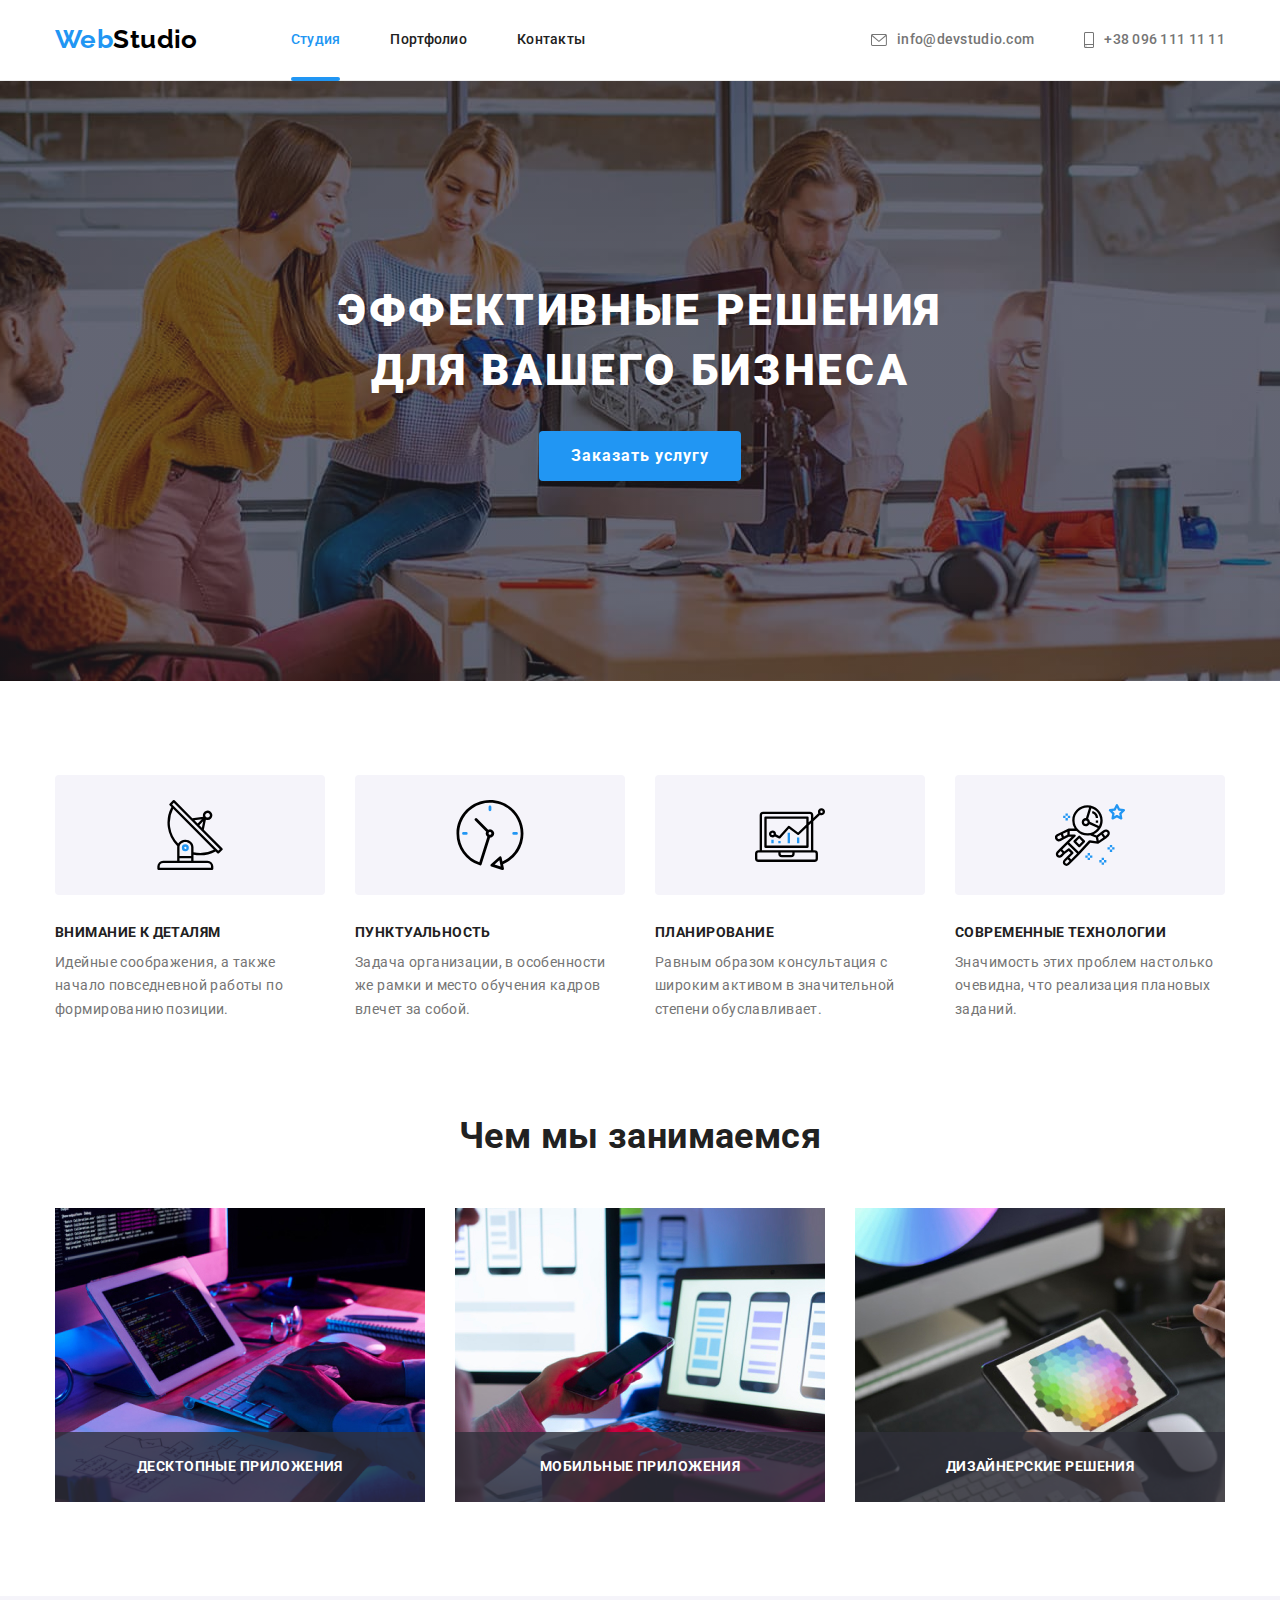
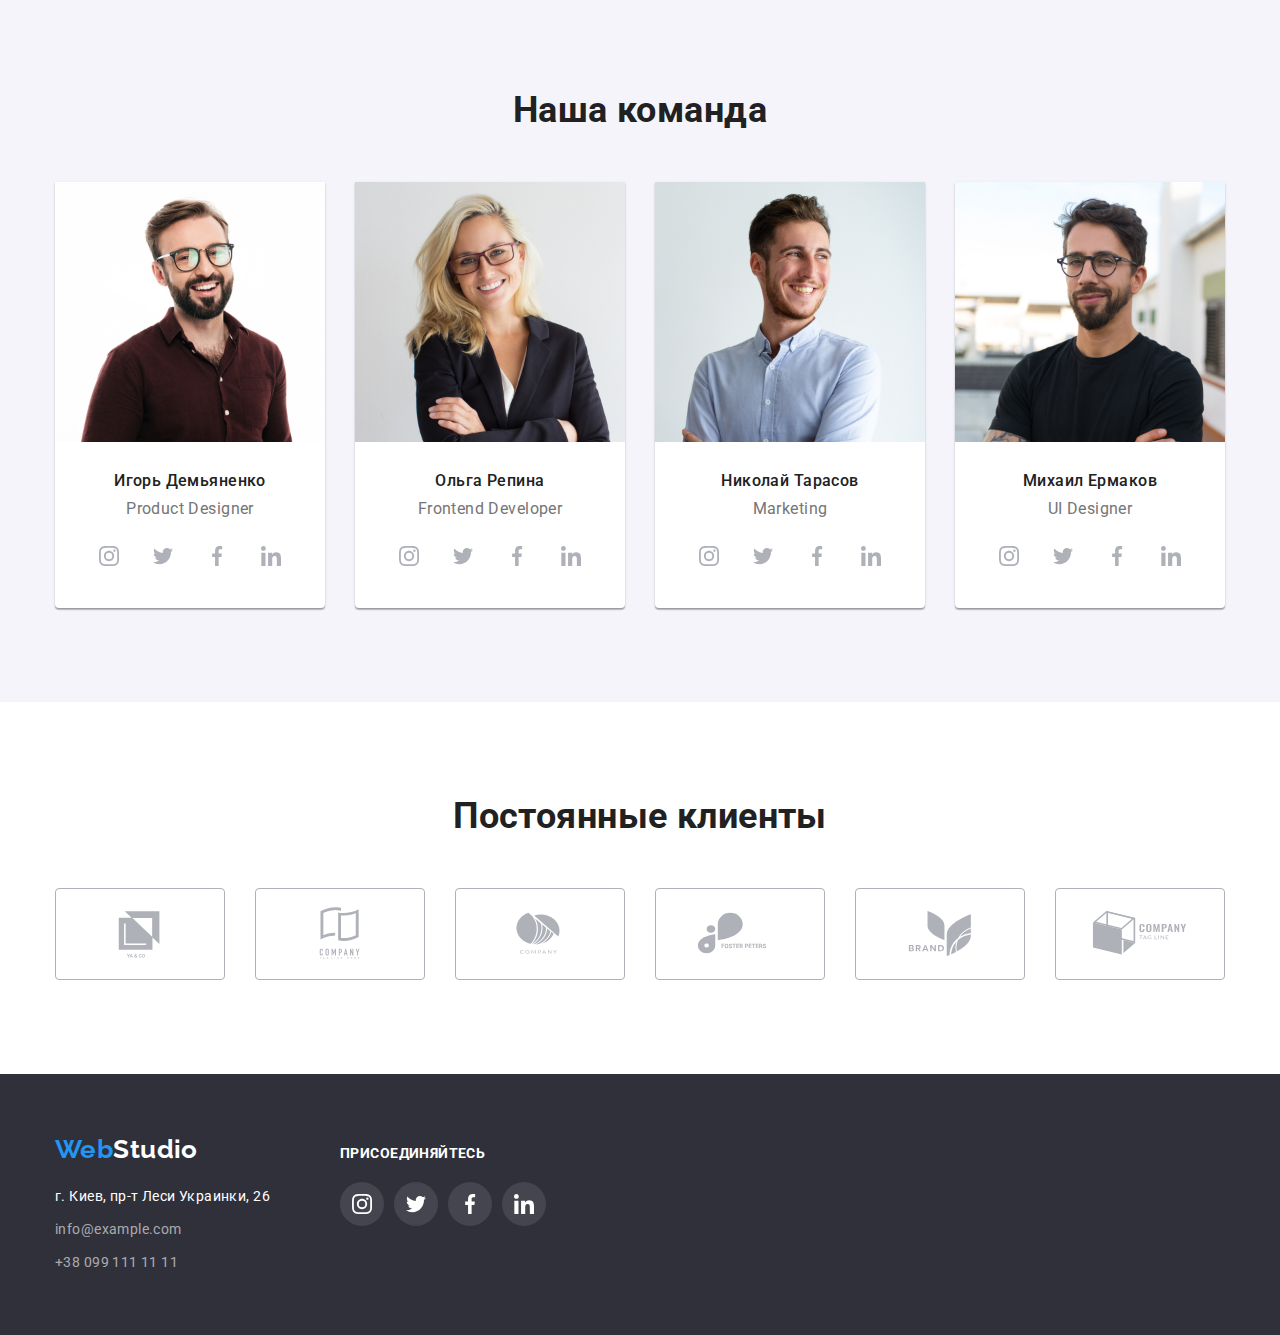
==== index.html @ ed2d62d1 "form upto comments" ====
<!DOCTYPE html>
<html lang="ru">
<head>
    <meta charset="UTF-8">
    <meta http-equiv="X-UA-Compatible" content="IE=edge">
    <meta name="viewport" content="width=device-width, initial-scale=1.0">
    <title>WebStudio</title>
    <link href="https://fonts.googleapis.com/css2?family=Raleway:wght@700&family=Roboto:wght@400;500;700;900&display=swap" rel="stylesheet">
    <link rel="stylesheet" href="https://cdnjs.cloudflare.com/ajax/libs/modern-normalize/1.1.0/modern-normalize.min.css">
    <link rel="stylesheet" href="./css/styles.css">
    <link rel="stylesheet" href="./js/modal.js">
</head>
<body>
    
    <header class="header-border">
        <div class="container header-formating">
            <nav class="header-formating">
                <a href="./index.html" class="logo">Web<span class="logohead-second-color">Studio</span></a>
                <ul class="header-nav">
                    <li class="header-nav-item"><a href="./index.html" class="nav-link nav-link-color">Студия</a></li>
                    <li class="header-nav-item"><a href="./portfolio.html" class="nav-link">Портфолио</a></li>
                    <li class="header-nav-item"><a href="" class="nav-link">Контакты</a></li>
                </ul>
            </nav>
            
            <ul class="head-contacts">
                <li class="item">
                    
                    <a href="mailto:info@devstudio.com" class="head-contacts-link"> 
                        <svg class="contact-icon" width="16px" height="12px">
                        <use href="./images/sprite.svg#iconmail"></use>
                        </svg>
                    info@devstudio.com
                    </a>
                </li>
                <li class="item">
                    <a href="tel:+380961111111" class="head-contacts-link">
                        <svg class="contact-icon" width="10px" height="16px">
                            <use href="./images/sprite.svg#iconsmartphone"></use>
                        </svg>
                        +38 096 111 11 11
                    </a>
                </li>
            </ul>
        </div>
    
    </header>
    
    
    <!-- main -->
    <main>
    <!-- Section 1 Main image with button-->
        <section class="section main-header-bg">
            
            <h1 class="main-header">Эффективные решения для вашего бизнеса</h1>
            <button data-modal-open type="button" class="button-order">Заказать услугу</button>
            
        </section>
   
    <!-- Section 2 Work's specification -->
    <section class="section">
        <div class="container">
        <!-- Header will be hiden later -->
        <h2 class="visually-hidden">Особенности</h2>
        <ul class="specification-list">
            <li class="item">
                <div class="spec-container">
                <svg class="icon-spec" width="70px" height="70px">
                    <use href="./images/sprite.svg#iconsatellite"></use>
                </svg>
                </div>
                <h3 class="specifications-header-style">Внимание к деталям</h3>
                <p class="specification-title">Идейные соображения, а также начало повседневной работы по формированию позиции.</p>
            </li>
            <li class="item item-punctuality">
                <div class="spec-container">
                    <svg class="icon-spec" width="70px" height="70px">
                        <use href="./images/sprite.svg#iconclock"></use>
                    </svg>
                </div>
                <h3 class="specifications-header-style">Пунктуальность</h3>
                <p class="specification-title">Задача организации, в особенности же рамки и место обучения кадров влечет за собой.</p>
            </li>
            <li class="item item-planing">
                <div class="spec-container">
                    <svg class="icon-spec" width="70px" height="70px">
                        <use href="./images/sprite.svg#icondiagram"></use>
                    </svg>
                </div>
                <h3 class="specifications-header-style">Планирование</h3>
                <p class="specification-title">Равным образом консультация с широким активом в значительной степени обуславливает.</p>
            </li>
            <li class="item item-technology">
                <div class="spec-container">
                    <svg class="icon-spec" width="70px" height="70px">
                        <use href="./images/sprite.svg#iconastronaut"></use>
                    </svg>
                </div>
                <h3 class="specifications-header-style">Современные технологии</h3>
                <p class="specification-title">Значимость этих проблем настолько очевидна, что реализация плановых заданий.</p>
            </li>  
        </ul>
        </div>
    </section>
    <!-- Section 3 Field of activity-->
    <section class="section no-top-padding">
        <div class="container">
        <h2 class="secondary-header">Чем мы занимаемся</h2>
        <ul class="activity-list">
            <li class="item">
                <div class="activity-image">
                <img src="./images/pc.jpg" alt="Разработка для ПК" width="370">
                <h3 class="activity-description">Десктопные приложения</h3>
                </div>
            </li>
            <li class="item">
                <div class="activity-image">
                <img src="./images/phone.jpg" alt="Разработка для смартфонов" width="370">
                <h3 class="activity-description">Мобильные приложения</h3>
                </div>
            </li>
            <li class="item">
                <div class="activity-image">
                <img src="./images/tablets.jpg" alt="Разработка для планшетов" width="370">
                <h3 class="activity-description">Дизайнерские решения</h3>
                </div>
            </li>
        </ul>
        </div>
    </section>
    <!-- Section 4 Staff-->
    <section class="section staff-section">
        <div class="container">
        <h2 class="secondary-header">Наша команда</h2>
        <ul class="staff-list">
            <li class="staff-style">
                <img src="./images/Igor.jpg" alt="Игорь Демьяненко" width="270">
                <div class="staff-container">
                <h3 class="staff-title">Игорь Демьяненко</h3>
                <p class="staff-descript">Product Designer</p>
                    <ul class="social-list">
                        <li>
                            <a href="" class="social-links">
                            <svg class="social-icon">
                                <use href="./images/sprite.svg#iconinst"></use>
                            </svg> 
                            </a>
                        </li>
                        <li>
                            <a href="" class="social-links">
                                <svg class="social-icon">
                                    <use href="./images/sprite.svg#icontwitter"></use>
                                </svg>
                            </a>
                        </li>
                        <li>
                            <a href="" class="social-links">
                                <svg class="social-icon">
                                    <use href="./images/sprite.svg#iconfacebook"></use>
                                </svg>
                            </a>
                        </li>
                        <li>
                            <a href="" class="social-links">
                                <svg class="social-icon">
                                    <use href="./images/sprite.svg#iconlinkedin"></use>
                                </svg>
                            </a>
                        </li>
                    </ul>
                </div>
            </li>
            <li class="staff-style">
                <img src="./images/Olga.jpg" alt="Ольга Репина" width="270">
                <div class="staff-container">
                <h3 class="staff-title">Ольга Репина</h3>
                <p class="staff-descript">Frontend Developer</p>
                <ul class="social-list">
                    <li>
                        <a href="" class="social-links">
                            <svg class="social-icon">
                                <use href="./images/sprite.svg#iconinst"></use>
                            </svg>
                        </a>
                    </li>
                    <li>
                        <a href="" class="social-links">
                            <svg class="social-icon">
                                <use href="./images/sprite.svg#icontwitter"></use>
                            </svg>
                        </a>
                    </li>
                    <li>
                        <a href="" class="social-links">
                            <svg class="social-icon">
                                <use href="./images/sprite.svg#iconfacebook"></use>
                            </svg>
                        </a>
                    </li>
                    <li>
                        <a href="" class="social-links">
                            <svg class="social-icon">
                                <use href="./images/sprite.svg#iconlinkedin"></use>
                            </svg>
                        </a>
                    </li>
                </ul>
                </div>
            </li>
            <li class="staff-style">
                <img src="./images/Nikolay.jpg" alt="Николай Тарасов" width="270">
                <div class="staff-container">
                <h3 class="staff-title">Николай Тарасов</h3>
                <p class="staff-descript">Marketing</p>
                <ul class="social-list">
                    <li>
                        <a href="" class="social-links">
                            <svg class="social-icon">
                                <use href="./images/sprite.svg#iconinst"></use>
                            </svg>
                        </a>
                    </li>
                    <li>
                        <a href="" class="social-links">
                            <svg class="social-icon">
                                <use href="./images/sprite.svg#icontwitter"></use>
                            </svg>
                        </a>
                    </li>
                    <li>
                        <a href="" class="social-links">
                            <svg class="social-icon">
                                <use href="./images/sprite.svg#iconfacebook"></use>
                            </svg>
                        </a>
                    </li>
                    <li>
                        <a href="" class="social-links">
                            <svg class="social-icon">
                                <use href="./images/sprite.svg#iconlinkedin"></use>
                            </svg>
                        </a>
                    </li>
                </ul>
                </div>
            </li>
            <li class="staff-style">
                <img src="./images/Mihail.jpg" alt="Михаил Ермаков" width="270">
                <div class="staff-container">
                <h3 class="staff-title">Михаил Ермаков</h3>
                <p class="staff-descript">UI Designer</p>
                <ul class="social-list">
                    <li>
                        <a href="" class="social-links">
                            <svg class="social-icon">
                                <use href="./images/sprite.svg#iconinst"></use>
                            </svg>
                        </a>
                    </li>
                    <li>
                        <a href="" class="social-links">
                            <svg class="social-icon">
                                <use href="./images/sprite.svg#icontwitter"></use>
                            </svg>
                        </a>
                    </li>
                    <li>
                        <a href="" class="social-links">
                            <svg class="social-icon">
                                <use href="./images/sprite.svg#iconfacebook"></use>
                            </svg>
                        </a>
                    </li>
                    <li>
                        <a href="" class="social-links">
                            <svg class="social-icon">
                                <use href="./images/sprite.svg#iconlinkedin"></use>
                            </svg>
                        </a>
                    </li>
                </ul>
                </div>
            </li>
            
        </ul>
        </div>
    </section>
    <!-- Section 5 Clients -->
    <section class="section">
        <div class="container">
            <h2 class="secondary-header">Постоянные клиенты</h2>
            <ul class="clients-list">
                <li>
                    <a href="" class="clients-links">
                    <svg class="clients-icon">
                        <use href="./images/sprite.svg#iconlogo"></use>
                    </svg>
                    </a>
                </li>
                <li>
                    <a href="" class="clients-links">
                        <svg class="clients-icon" >
                            <use href="./images/sprite.svg#icontagline1"></use>
                        </svg>
                    </a>
                </li>
                <li>
                    <a href="" class="clients-links">
                        <svg class="clients-icon">
                            <use href="./images/sprite.svg#iconcompany"></use>
                        </svg>
                    </a>
                </li>
                <li>
                    <a href="" class="clients-links">
                        <svg class="clients-icon">
                            <use href="./images/sprite.svg#iconfoster"></use>
                        </svg>
                    </a>
                </li>
                <li>
                    <a href="" class="clients-links">
                        <svg class="clients-icon">
                            <use href="./images/sprite.svg#iconbrand"></use>
                        </svg>
                    </a>
                </li>
                <li>
                    <a href="" class="clients-links">
                        <svg class="clients-icon">
                            <use href="./images/sprite.svg#icontagline2"></use>
                        </svg>
                    </a>
                </li>
            </ul>
        </div>
       
    </section>
    </main>
    <!-- Footer -->
    <footer class="section footer-padding footer-style">
        
         <div class="container footer-formating">
            <address class="footer-text-normal">
            <a href="./index.html" class="logo logo-footer">Web<span class="logofooter-second-color">Studio</span></a>
            <p class="adress">г. Киев, пр-т Леси Украинки, 26</p>
            <a href="mailto:info@example.com" class="footer-contacts-link">info@example.com</a>
            <a href="tel:+380991111111" class="footer-contacts-link">+38 099 111 11 11</a>
            </address>
            
            <div class="footer-soc-container">
                <p class="text-connect">присоединяйтесь</p>
                <ul class="footer-soc-list">
                <li>
                    <a href="" class="social-links-footer">
                        <svg class="social-icon-footer">
                            <use href="./images/sprite.svg#iconinst"></use>
                        </svg>
                    </a>
                </li>
                <li>
                    <a href="" class="social-links-footer">
                        <svg class="social-icon-footer">
                            <use href="./images/sprite.svg#icontwitter"></use>
                        </svg>
                    </a>
                </li>
                <li>
                    <a href="" class="social-links-footer">
                        <svg class="social-icon-footer">
                            <use href="./images/sprite.svg#iconfacebook"></use>
                        </svg>
                    </a>
                </li>
                <li>
                    <a href="" class="social-links-footer">
                        <svg class="social-icon-footer">
                            <use href="./images/sprite.svg#iconlinkedin"></use>
                        </svg>
                    </a>
                </li>
                </ul>
            </div>
            <!-- Modal window -->
            <div class="backdrop is-hidden" data-modal>
                <div class="modal modal-container">
                <button data-modal-close type="button" class="modal-close">
                <svg class="icon-close">
                    <use href="./images/sprite.svg#iconclose"></use>
                </svg>
                </button> 
                <form class="modal-form">
                    <p class="modal-description">Оставьте свои данные, мы вам перезвоним</p>
                    <label class="form-area">
                        <input type="text" name="name" class="form-input">
                        <svg class="form-icon">
                            <use href="./images/sprite.svg#iconname"></use>
                        </svg>
                        <span class="form-title">Имя</span>
                    </label>
                    <label class="form-area">
                        <input type="tel" name="phone" class="form-input">
                        <svg class="form-icon">
                            <use href="./images/sprite.svg#iconphone"></use>
                        </svg>
                        <span class="form-title">Телефон</span>
                    </label>
                    <label class="form-area">
                        <input type="tel" name="email" class="form-input">
                        <svg class="form-icon">
                            <use href="./images/sprite.svg#iconmodalmail"></use>
                        </svg>
                        <span class="form-title">Почта</span>
                    </label>
                    <label class="form-area"> <span class="form-title">Комментарии</span> 
                    <textarea name="comment" placeholder="Введите текст"></textarea>
                    </label>
                </form>
                
                </div>
            </div>
        </div>
    </footer>
<script src="./js/modal.js"></script>
</body>
</html>
---- css/styles.css ----
:root {
    --primary-text-color: #FFFFFF;
    --selected-color: #2196F3;
    --main-black-color: #212121;
    --links-gray: #757575;
}

body {
    font-family: 'Roboto', sans-serif;
    font-weight: 700;
    font-size: 14px;
    line-height: 1.14;
    letter-spacing: 0.03em;
    color: var(--links-gray);
}
.section {
    padding-top: 94px;
    padding-bottom: 94px;
}

.container {
    margin-left: auto;
    margin-right: auto;
    padding-left: 15px;
    padding-right: 15px;
    width: 1200px;
    /* outline: 1px solid red; */
}

.visually-hidden {
    position: absolute;
    width: 1px;
    height: 1px;
    margin: -1px;
    border: 0;
    padding: 0;
    clip: rect(0 0 0 0);
    overflow: hidden;
}

.no-top-padding {
    padding-top: 0;
    padding-bottom: 94;
}

.no-bot-padding {
    padding-bottom: 0;
}

.custom-top-padding {
    padding-top: 50px;
}

img {
    display: block;
}

h1,h2,h3,p,ul {
    margin: 0;
    padding: 0;
}

li {
    list-style-type: none;
}

.logo {
    margin-right: 93px;
    font-family: 'Raleway', sans-serif;
    font-size: 26px;
    line-height: 1.2;
    color: var(--selected-color);
    text-decoration: none;
}
.logo-footer {
    margin-right: 0;
    margin-bottom: 20px;
}

/* Separate color for logo in head*/
.logohead-second-color {
    color: #000000;
}

/* Separate color for logo in footer */
.logofooter-second-color {
    display: inline-block;
    margin-bottom: 20px;
    color: var(--primary-text-color);
}


/* Header formating */
.header-nav {
    display: flex;
}


.header-nav-item:not(:last-child) {
    margin-right: 50px;
}
.header-border {
    border-bottom: 1px solid #ECECEC;
}
.nav-link-color::after {
    position: absolute;
    display: inline-flex;
    content: "";
    left: 0;
    bottom: -1px;
    width: 100%;
    height: 4px;
    border-radius: 2px;
    background-color: var(--selected-color);
}


.head-contacts {
    margin-left: auto;
    display: flex;
    
}


.head-contacts .item:not(:last-child) {
    margin-right: 50px;
    
}

.header-formating {
    
    display: flex;
    align-items: center;
    
    
}

/* Fonts for head list */
.nav-link {
    position: relative;
    display: block;
    padding-top: 32px;
    padding-bottom: 32px;
    font-weight: 500;
    letter-spacing: 0.02em;
    color: var(--main-black-color);
    text-decoration: none;
    transition: color 250ms cubic-bezier(0.4, 0, 0.2, 1);
}

.nav-link:hover, 
.nav-link:focus {
    color: var(--selected-color);
}
.nav-link-color {
    color: var(--selected-color);
}

   
/* Head contacts */

.head-contacts-link {
    display: inline-flex;
    align-items: center;
    padding-top: 32px;
    padding-bottom: 32px;
    font-weight: 500;
    font-size: 14px;
    line-height: 1.14;
    letter-spacing: 0.02em;
    color: var(--links-gray);
    text-decoration: none;
    transition: color 250ms cubic-bezier(0.4, 0, 0.2, 1);
}
.head-contacts-link:hover,
.head-contacts-link:focus {
    color: var(--selected-color);
}


.contact-icon {
    fill: var(--links-gray);
    margin-right: 10px;
    transition: fill 250ms cubic-bezier(0.4, 0, 0.2, 1);
}
.head-contacts-link:hover .contact-icon,
.head-contacts-link:focus .contact-icon {
    fill: var(--selected-color);
}



.main-header {
    width: 696px;
    margin-bottom: 30px;
}

.main-header-bg {
    max-height: 600px;
    max-width: 1600px;
    margin-left: auto;
    margin-right: auto;
    padding-top: 200px;
    padding-bottom: 200px;
    display: flex;
    flex-direction: column;
    text-align: center;
    align-items: center;
    background-image: linear-gradient(
        to right, 
        rgba(47, 48, 58, 0.4), 
        rgba(47, 48, 58, 0.4)
        ),
        url("../images/header.jpg");
    background-color: #C4C4C4;;
    background-repeat: no-repeat;
    background-size: cover;
    background-position: center;

}

/* Fonts for h1 */

h1 {
    font-weight: 900;
    font-size: 44px;
    line-height: 1.36;
    text-align: center;
    letter-spacing: 0.06em;
    text-transform: uppercase;
    color: var(--primary-text-color);
}

.button-order {
    display: inline-block;
    text-align: center;
    align-items: center;
    font-weight: 700;
    letter-spacing: 0.06em;
    padding: 10px 32px;
    font-size: 16px;
    line-height: 1.87;
    background-color: var(--selected-color);
    color: var(--primary-text-color);
    border: none;
    border-radius: 4px;
    cursor: pointer;
    transition: background-color 250ms cubic-bezier(0.4, 0, 0.2, 1),
    box-shadow 250ms cubic-bezier(0.4, 0, 0.2, 1);
}

.button-order:hover,
.button-order:focus {
    box-shadow: 0px 4px 4px rgba(0, 0, 0, 0.15);
    background-color: #188CE8;
}

/* Modal window */



.backdrop {
    position: fixed;
    top: 0;
    left: 0;
    width: 100%;
    height: 100%;
    background-color: rgba(0, 0, 0, 0.2);
    opacity: 1;
    transition: opacity 250ms cubic-bezier(0.4, 0, 0.2, 1);
}
.backdrop.is-hidden {
    /* visibility: hidden; */
    opacity: 0;
    pointer-events: none;
    
    
}
.backdrop.is-hidden .modal {
    transform: translate(-50%, -50%) scale(0.9);
    
}

.modal {
    position: absolute;
    display: inline-flex;
    justify-content: center;
    text-align: center;
    top: 50%;
    left: 50%;
    min-width: 528px;
    min-height: 581px;
     background-color: var(--primary-text-color);
    box-shadow: 0px 1px 3px rgba(0, 0, 0, 0.12), 0px 1px 1px rgba(0, 0, 0, 0.14), 0px 2px 1px rgba(0, 0, 0, 0.2);
    border-radius: 4px;
    transform: translate(-50%, -50%) scale(1);
    transition: transform 250ms cubic-bezier(0.4, 0, 0.2, 1);
}

.modal-form {
    
    width: 448px;
}


.modal-close {
    position: absolute;
    display: flex;
    justify-content: center;
    align-items: center;
    background-color: var(--primary-text-color);
    top: 8px;
    right: 8px;
    width: 30px;
    height: 30px;
    cursor:pointer;
    border: none;
    border: 1px solid rgba(0, 0, 0, 0.1);
    border-radius: 50%;
}

.modal p {
    margin-top: 40px;
    margin-bottom: 30px;
}


.icon-close {   
    width: 11px;
    height: 11px;
    fill: black;
    margin: 0;
    padding: 0;
    transition: fill 250ms cubic-bezier(0.4, 0, 0.2, 1);
}

.modal-close:hover .icon-close,
.modal-close:focus .icon-close {
    fill: var(--selected-color);
}


.modal-description {
    font-size: 20px;
    line-height: 1.15;
    text-align: center;
    color: var(--main-black-color);

}

.form-area span {
    position: absolute;
    transform: translateY(calc(-100% - 4px));   
    font-weight: 400;
    font-size: 12px;
    line-height: 1.16;
    letter-spacing: 0.01em;
    color: var(--links-gray);
}

.form-area {
    position: relative;
    display: flex;
}

.form-area:not(:last-child) {
    margin-bottom: 28px;
}

.form-input {
    display: block;
    padding-left: 42px;
    padding-right: 10px;
    width: 100%;
    height: 40px;
    border: 1px solid rgba(33, 33, 33, 0.2);
    border-radius: 4px;
}
.form-input:not(:last-child) {
    /* margin-bottom: 28px; */
}

.modal-form textarea {
    padding: 0;
    resize: none;
    width: 448px;
    height: 120px;
    border: 1px solid rgba(33, 33, 33, 0.2);
    border-radius: 4px;
}

.modal-form textarea::placeholder {
    padding: 12px 16px;
    font-weight: 400;
    font-size: 14px;
    letter-spacing: 0.01em;
    color: rgba(117, 117, 117, 0.5);
}

.form-title {
    position: absolute;
    top: 0;
    left: 0;
}

.form-icon {
    position: absolute;
    top: 14px;
    left: 15px;
    bottom: 14px;
    
    
    width: 18px;
    height: 18px;
}

/* Fonts for h2 Index */
.secondary-header {
    margin-bottom: 50px;
    font-size: 36px;
    line-height: 1.16;
    text-align: center;
    color: var(--main-black-color);
}

/* Fonts for h3 Section 2 in Index */
.specifications-header-style {
    margin-bottom: 10px;
    font-size: 14px;
    text-transform: uppercase;
    color: var(--main-black-color);
}
/* Fonts for p Section 2 */
.specification-title {
    font-weight: 400;
    line-height: 1.71;
    color: var(--links-gray);
}
/* Section 2 formating */

.specification-list {
    display: flex;
    flex-wrap: wrap;
    justify-content: space-between;
}

.specification-list .item {
   
    max-width: 270px;
    
}

.specification-list .item:nth-child(n+5) {
    margin-top: 30px;
}


.spec-container {
    display: flex;
    height: 120px;
    margin-bottom: 30px;
    align-items: center;
    justify-content: center;
    background: #F5F4FA;
    border-radius: 4px;
}


/* Field of activity section Index */
.field-activity-section {
    margin-bottom: 94px;
}

/* Section 3 formating */
.activity-list {
    display: flex;
    flex-wrap: wrap;
    justify-content: space-between;
}


.activity-list .item:nth-child(n+4) {
    margin-top: 30px;
}

.activity-description {
    position: absolute;
    display: inline-flex;
    bottom: 0;
    left: 0;
    width: 100%;
    height: 70px;
    justify-content: center;
    align-items: center;
    font-weight: 700;
    font-size: 14px;
    line-height: 1.14;
    letter-spacing: 0.03em;
    text-transform: uppercase;
    color: var(--primary-text-color);
    background-color: rgba(47, 48, 58, 0.8);
}
.activity-image {
    position: relative;
    display: flex;
}

/* Staff section Index */

.staff-style {
    background-color: #FFFFFF;
    box-shadow: 0px 1px 3px rgba(0, 0, 0, 0.12), 0px 1px 1px rgba(0, 0, 0, 0.14), 0px 2px 1px rgba(0, 0, 0, 0.2);
    border-radius: 0px 0px 4px 4px;
}

.staff-section {
    padding-top: 94px;
    padding-bottom: 94px;
    background-color: #F5F4FA;
}
.staff-list {

    display: flex;
    flex-wrap: wrap;
    justify-content: space-between;
}

/* Fonts for h3 Section 4 */
.staff-title {
    font-weight: 500;
    font-size: 16px;
    color: var(--main-black-color);
}

/* Fonts for p Section 4 */
.staff-descript {
    margin-top: 10px;
    font-weight: 400;
    font-size: 16px;
}

.staff-container {
    max-width: 270px;
    text-align: center;
    margin-top: 30px;
    margin-bottom: 30px;
    margin-left: 32px;
    margin-right: 32px; 
}

.social-list {
    display: flex;
    align-items: center;
    margin-top: 16px;
    margin-left: auto;
    margin-right: auto;
    justify-content: space-between;
}
.social-links {
    display: flex;
    justify-content: center;
    align-items: center;
    border-radius: 50%;
    padding: 0;
    margin: 0;
    width: 44px;
    height: 44px;
    transition: background-color 250ms cubic-bezier(0.4, 0, 0.2, 1);
            
}

.social-links:hover,
.social-links:focus {
    background-color: var(--selected-color);
    
}
.social-links:hover .social-icon,
.social-links:focus .social-icon {
    fill: #FFFFFF;
    
}

.social-icon {
    display: inline-flex;
    margin: 0;
    padding: 0;
    width: 20px;
    height: 20px;
    fill: #AFB1B8;
    transition: fill 250ms cubic-bezier(0.4, 0, 0.2, 1);
    
}
.clients-list {
    display: flex;
    align-items: center;
    justify-content: space-between;
}

.clients-icon {
    width: 106px;
    height: 60px;
    fill: #AFB1B8;
    transition: fill 250ms cubic-bezier(0.4, 0, 0.2, 1);
}
.clients-links {
    display: inline-flex;
    align-items: center;
    justify-content: center;
    width: 170px;
    height: 92px;
    border: 1px solid #AFB1B8;
    border-radius: 4px;
    transition: border 250ms cubic-bezier(0.4, 0, 0.2, 1);
}

.clients-links:hover .clients-icon,
.clients-links:focus .clients-icon {
    fill: var(--selected-color);
}
.clients-links:hover,
.clients-links:focus {
    border: 1px solid var(--selected-color);
}

/* Filter Buttons styles */

.filter-list {
    display: flex;
    justify-content: center;
}

.filter-list .item:not(:last-child) {
    margin-right: 8px;
}

.filter-buttons-styles {
    display: inline-block;
   padding-top: 6px;
    padding-bottom: 6px;
    padding-right: 22px;
    padding-left: 22px;
    font-weight: 500;
    font-size: 16px;
    line-height: 1.62;
    text-align: center;
    border-style: none;
    border-radius: 4px;
    background-color: #F5F4FA;
    color: var(--main-black-color);
    cursor: pointer;
    transition: background-color 250ms cubic-bezier(0.4, 0, 0.2, 1),
                box-shadow 250ms cubic-bezier(0.4, 0, 0.2, 1),
                color 250ms cubic-bezier(0.4, 0, 0.2, 1);
}

/* Buttons styles hover */
.filter-buttons-styles:hover,
.filter-buttons-styles:focus {
    box-shadow: 0px 3px 1px rgba(0, 0, 0, 0.1),
    0px 1px 2px rgba(0, 0, 0, 0.08),
    0px 2px 2px rgba(0, 0, 0, 0.12);
    background-color: var(--selected-color);
    color: var(--primary-text-color);
}

/* Portfolio formating */
.portfolio-list {
display: flex;
flex-wrap: wrap;
gap: 30px;
}

/* Fonts for p Porfolio */
.portfolio-descript {
    font-weight: 400;
    font-size: 16px;
    line-height: 1.87;
    color: var(--links-gray);


}

/* Fonts for h3 Porfolio */
.portfolio-title {
    font-weight: 700;
    font-size: 18px;
    line-height: 2;
    letter-spacing: 0.06em;
    color: var(--main-black-color);
}

.portfolio-container {
    padding-top: 20px;
    padding-bottom: 20px;
    padding-left: 24px;
    padding-right: 24px;
    border-left: 1px solid #EEEEEE;
    border-right: 1px solid #EEEEEE;
    border-bottom: 1px solid #EEEEEE;
}


/* Cards in Porfolio */

.portfolio-cards {
box-sizing: border-box;

}
.portfolio-cards-link {
   
    display: block;
    transition: box-shadow 250ms cubic-bezier(0.4, 0, 0.2, 1);
}
.portfolio-cards-link:hover,
.portfolio-cards-link:focus {
box-shadow: 0px 1px 1px rgba(0, 0, 0, 0.12),
        0px 4px 4px rgba(0, 0, 0, 0.06),
        1px 4px 6px rgba(0, 0, 0, 0.16);
}
.portfolio-cards-link:hover .portfolio-overlay-description,
.portfolio-cards-link:focus .portfolio-overlay-description {
    
    transform: translateY(0);
    
}



.portfolio-overlay {
    position: relative;
    overflow: hidden;
    
}

.portfolio-overlay-description {
    position: absolute;
    display: inline-flex;
    width: 100%;
    height: 100%;
    top: 0;
    left: 0;
    transform: translateY(100%);
    transition: transform 250ms cubic-bezier(0.4, 0, 0.2, 1);

    padding-top: 63px;
    padding-right: 24px;
    padding-left: 24px;
    padding-bottom: 63px;
    font-weight: 400;
    font-size: 18px;
    line-height: 1.55;
    letter-spacing: 0.03em;
    color: var(--primary-text-color);
    background: rgba(33, 150, 243, 0.9);
    text-shadow: 0px 4px 4px rgba(0, 0, 0, 0.25);

}

.portfolio-cards a {
    text-decoration: none;
}

/* Footer style */
.footer-style {
    background-color: #2F303A;
    
}

/* Footer contacts */
.footer-contacts-link {
    display: block;
    font-weight: 400;
    font-size: 14px;
    line-height: 1.71;
    color: rgba(255, 255, 255, 0.6);
    text-decoration: none;
    transition: color 250ms cubic-bezier(0.4, 0, 0.2, 1);
}
.footer-contacts-link:last-child {
    margin-top: 9px;
   
}


.footer-contacts-link:hover,
.footer-contacts-link:focus {
    color: var(--selected-color);
}
.footer-padding {
    padding-top: 60px;
    padding-bottom: 60px;
}
.footer-text-normal {
    font-style: normal;
}

.footer-formating {
    display: flex;
    align-items: baseline;
    
   
}
.footer-soc-list {
    display: flex;
    
    
    
   
}
.footer-soc-container {
    display: flex;
    flex-direction: column;
    margin-left: 70px;
}
.footer-soc-container p {
    margin-bottom: 20px;
}

.footer-soc-container li:not(:last-child) {
    margin-right: 10px;
}


.social-links-footer {
    display: flex;
    justify-content: center;
    align-items: center;
    border-radius: 50%;
    padding: 0;
    margin: 0;
    width: 44px;
    height: 44px;
    background-color: rgba(255, 255, 255, 0.1);
    transition: background-color 250ms cubic-bezier(0.4, 0, 0.2, 1);

}
.social-links-footer:hover,
.social-links-footer:focus {
    background-color: var(--selected-color);
}
.social-icon-footer {
    display: inline-flex;
    margin: 0;
    padding: 0;
    width: 20px;
    height: 20px;
    fill: #FFFFFF;
}
.text-connect {
    text-transform: uppercase;
    color: #FFFFFF;
}

/* Adress */
.adress {
    margin-bottom: 9px;
    font-weight: 400;
    font-size: 14px;
    line-height: 1.71;
    letter-spacing: 0.03em;
    color: var(--primary-text-color);
}
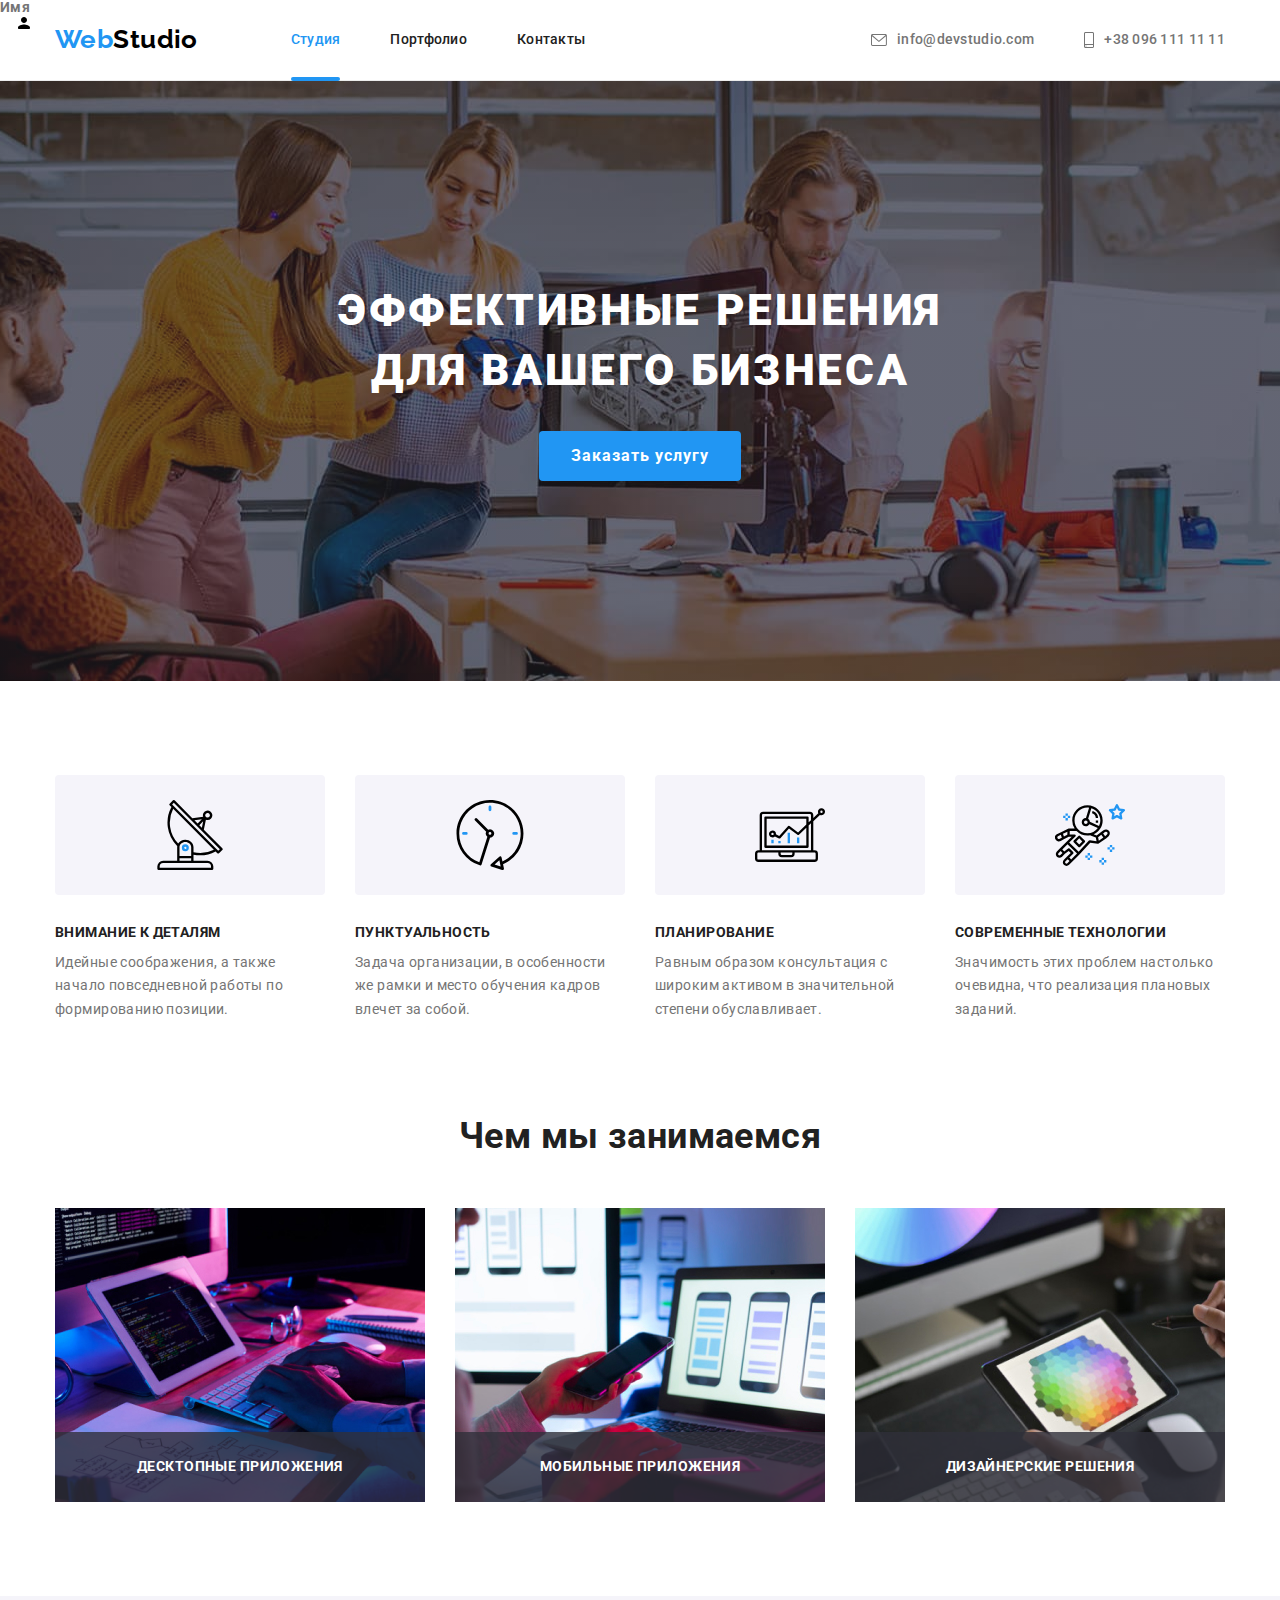
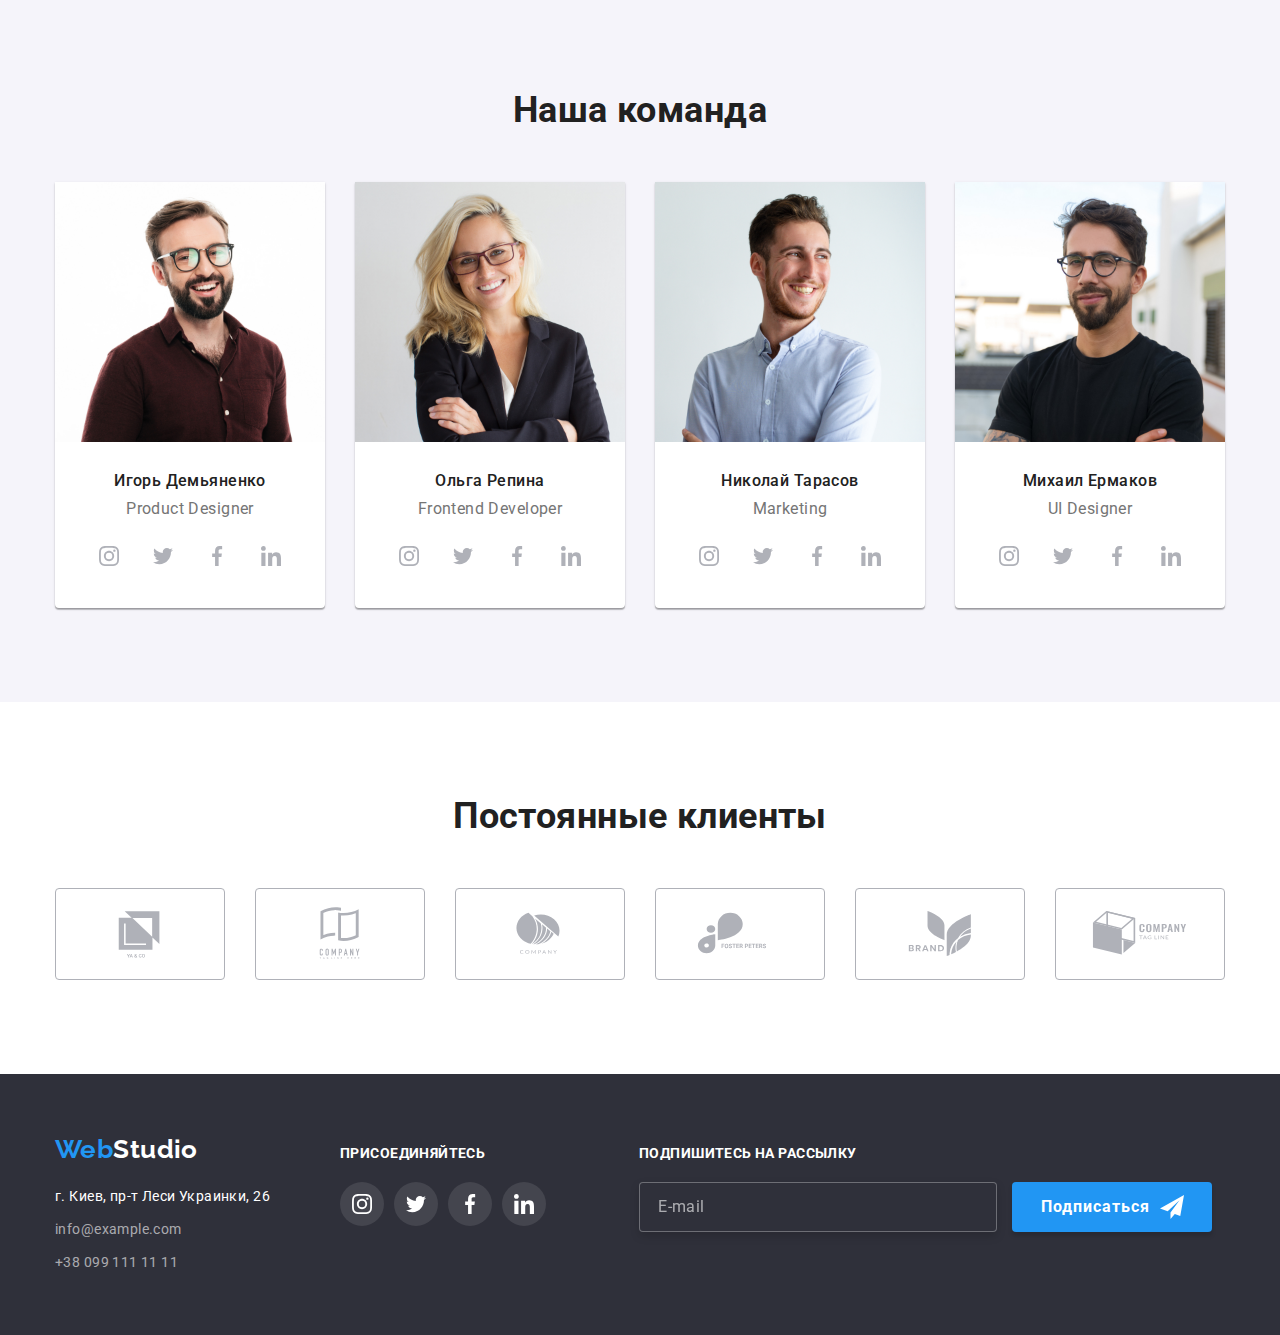
==== commit ee21641a: "added form in footer" ====
--- a/index.html
+++ b/index.html
@@ -381,6 +381,17 @@
                 </li>
                 </ul>
             </div>
+            <form>
+                <p class="text-connect">Подпишитесь на рассылку</p>
+                <label class="form-area-footer">
+                    <input type="text" name="email" class="form-input-footer" placeholder="E-mail">
+                    <svg class="form-icon">
+                        <use href="./images/sprite.svg#iconname"></use>
+                    </svg>
+                    <span class="form-title">Имя</span>
+                </label>
+                <button type="submit" class="button-footer">Подписаться</button>
+            </form>
             <!-- Modal window -->
             <div class="backdrop is-hidden" data-modal>
                 <div class="modal modal-container">
@@ -415,6 +426,14 @@
                     <label class="form-area"> <span class="form-title">Комментарии</span> 
                     <textarea name="comment" placeholder="Введите текст"></textarea>
                     </label>
+                    <label class="form-area-agreement">
+                        <svg class="agreement-icon">
+                            <use href="./images/sprite.svg#iconcheck"></use>
+                        </svg>
+                        <input type="checkbox" class="agreement">
+                        Соглашаюсь с рассылкой и принимаю <a href="">Условия договора</a> 
+                    </label>
+                    <button type="submit" class="modal-button">Отправить</button>
                 </form>
                 
                 </div>
--- a/css/styles.css
+++ b/css/styles.css
@@ -3,6 +3,7 @@
     --selected-color: #2196F3;
     --main-black-color: #212121;
     --links-gray: #757575;
+    --cubic: cubic-bezier(0.4, 0, 0.2, 1);
 }
 
 body {
@@ -145,7 +146,7 @@
     letter-spacing: 0.02em;
     color: var(--main-black-color);
     text-decoration: none;
-    transition: color 250ms cubic-bezier(0.4, 0, 0.2, 1);
+    transition: color 250ms var(--cubic);
 }
 
 .nav-link:hover, 
@@ -170,7 +171,7 @@
     letter-spacing: 0.02em;
     color: var(--links-gray);
     text-decoration: none;
-    transition: color 250ms cubic-bezier(0.4, 0, 0.2, 1);
+    transition: color 250ms var(--cubic);
 }
 .head-contacts-link:hover,
 .head-contacts-link:focus {
@@ -181,7 +182,7 @@
 .contact-icon {
     fill: var(--links-gray);
     margin-right: 10px;
-    transition: fill 250ms cubic-bezier(0.4, 0, 0.2, 1);
+    transition: fill 250ms var(--cubic);
 }
 .head-contacts-link:hover .contact-icon,
 .head-contacts-link:focus .contact-icon {
@@ -245,8 +246,8 @@
     border: none;
     border-radius: 4px;
     cursor: pointer;
-    transition: background-color 250ms cubic-bezier(0.4, 0, 0.2, 1),
-    box-shadow 250ms cubic-bezier(0.4, 0, 0.2, 1);
+    transition: background-color 250ms var(--cubic),
+    box-shadow 250ms var(--cubic);
 }
 
 .button-order:hover,
@@ -267,7 +268,7 @@
     height: 100%;
     background-color: rgba(0, 0, 0, 0.2);
     opacity: 1;
-    transition: opacity 250ms cubic-bezier(0.4, 0, 0.2, 1);
+    transition: opacity 250ms var(--cubic);
 }
 .backdrop.is-hidden {
     /* visibility: hidden; */
@@ -294,7 +295,7 @@
     box-shadow: 0px 1px 3px rgba(0, 0, 0, 0.12), 0px 1px 1px rgba(0, 0, 0, 0.14), 0px 2px 1px rgba(0, 0, 0, 0.2);
     border-radius: 4px;
     transform: translate(-50%, -50%) scale(1);
-    transition: transform 250ms cubic-bezier(0.4, 0, 0.2, 1);
+    transition: transform 250ms var(--cubic);
 }
 
 .modal-form {
@@ -331,7 +332,7 @@
     fill: black;
     margin: 0;
     padding: 0;
-    transition: fill 250ms cubic-bezier(0.4, 0, 0.2, 1);
+    transition: fill 250ms var(--cubic);
 }
 
 .modal-close:hover .icon-close,
@@ -363,9 +364,11 @@
     display: flex;
 }
 
-.form-area:not(:last-child) {
+
+.form-area:nth-child(-n+4) {
     margin-bottom: 28px;
 }
+
 
 .form-input {
     display: block;
@@ -375,32 +378,18 @@
     height: 40px;
     border: 1px solid rgba(33, 33, 33, 0.2);
     border-radius: 4px;
-}
-.form-input:not(:last-child) {
-    /* margin-bottom: 28px; */
-}
-
-.modal-form textarea {
-    padding: 0;
-    resize: none;
-    width: 448px;
-    height: 120px;
-    border: 1px solid rgba(33, 33, 33, 0.2);
-    border-radius: 4px;
-}
-
-.modal-form textarea::placeholder {
-    padding: 12px 16px;
-    font-weight: 400;
-    font-size: 14px;
-    letter-spacing: 0.01em;
-    color: rgba(117, 117, 117, 0.5);
-}
-
-.form-title {
-    position: absolute;
-    top: 0;
-    left: 0;
+    transition: border-color 250ms var(--cubic);
+
+}
+
+.form-input:focus {
+    outline: none;
+    border-color: var(--selected-color);
+    
+}
+
+.form-input:focus+.form-icon {
+    fill: var(--selected-color);
 }
 
 .form-icon {
@@ -408,10 +397,118 @@
     top: 14px;
     left: 15px;
     bottom: 14px;
-    
-    
     width: 18px;
     height: 18px;
+    transition: fill 250ms var(--cubic);
+}
+
+.modal-form textarea {
+    padding: 0;
+    resize: none;
+    padding-top: 12px;
+    padding-left: 16px;
+    padding-right: 10px;
+    width: 448px;
+    height: 120px;
+    border: 1px solid rgba(33, 33, 33, 0.2);
+    border-radius: 4px;
+    transition: border-color 250ms var(--cubic);
+}
+
+.modal-form textarea:focus {
+    outline: none;
+    border-color: var(--selected-color);
+}
+
+.modal-form textarea::placeholder {
+    
+    padding: 0;
+    font-weight: 400;
+    font-size: 14px;
+    letter-spacing: 0.01em;
+    color: rgba(117, 117, 117, 0.5);
+}
+
+.agreement {
+    position: absolute;
+    width: 1px;
+    height: 1px;
+    margin: -1px;
+    border: 0;
+    padding: 0;
+    clip: rect(0 0 0 0);
+    overflow: hidden;
+    
+    
+}
+
+.form-area-agreement {
+    display: inline-flex;
+    justify-content: center;
+    align-items: center;
+    margin-top: 20px;
+    width: 100%;
+    font-weight: 400;
+    line-height: 1.71;
+    
+}
+
+.agreement-icon {
+    width: 16px;
+    height: 15px;
+    margin-right: 7px;
+    
+}
+
+.form-title {
+    position: absolute;
+    top: 0;
+    left: 0;
+}
+
+
+
+
+
+.modal-form a {
+    margin-left: 4px;
+    color: var(--selected-color);
+}
+
+.modal-button {
+    display: flex;
+    align-items: center;
+    justify-content: center;
+    min-width: 200px;
+    height: 50px;
+
+    margin-top: 30px;
+    margin-right: auto;
+    margin-left: auto;
+    margin-bottom: 40px;
+    padding-top: 10px;
+    padding-right: 15px;
+    padding-bottom: 10px;
+    padding-left: 15px;
+    
+
+    background: var(--selected-color);
+    box-shadow: 0px 4px 4px rgba(0, 0, 0, 0.15);
+    border-radius: 4px;
+    border-color: var(--selected-color);
+    font-weight: 700;
+    font-style: normal;
+    font-size: 16px;
+    line-height: 1.87;   
+    letter-spacing: 0.06em;
+    color: var(--primary-text-color);
+    cursor: pointer;
+    transition: background-color 250ms var(--cubic);
+}
+.modal-button:hover,
+.modal-button:focus {
+    background-color: #188CE8;
+    
 }
 
 /* Fonts for h2 Index */
@@ -565,7 +662,7 @@
     margin: 0;
     width: 44px;
     height: 44px;
-    transition: background-color 250ms cubic-bezier(0.4, 0, 0.2, 1);
+    transition: background-color 250ms var(--cubic);
             
 }
 
@@ -587,7 +684,7 @@
     width: 20px;
     height: 20px;
     fill: #AFB1B8;
-    transition: fill 250ms cubic-bezier(0.4, 0, 0.2, 1);
+    transition: fill 250ms var(--cubic);
     
 }
 .clients-list {
@@ -600,7 +697,7 @@
     width: 106px;
     height: 60px;
     fill: #AFB1B8;
-    transition: fill 250ms cubic-bezier(0.4, 0, 0.2, 1);
+    transition: fill 250ms var(--cubic);
 }
 .clients-links {
     display: inline-flex;
@@ -610,7 +707,7 @@
     height: 92px;
     border: 1px solid #AFB1B8;
     border-radius: 4px;
-    transition: border 250ms cubic-bezier(0.4, 0, 0.2, 1);
+    transition: border 250ms var(--cubic);
 }
 
 .clients-links:hover .clients-icon,
@@ -648,9 +745,9 @@
     background-color: #F5F4FA;
     color: var(--main-black-color);
     cursor: pointer;
-    transition: background-color 250ms cubic-bezier(0.4, 0, 0.2, 1),
-                box-shadow 250ms cubic-bezier(0.4, 0, 0.2, 1),
-                color 250ms cubic-bezier(0.4, 0, 0.2, 1);
+    transition: background-color 250ms var(--cubic),
+                box-shadow 250ms var(--cubic),
+                color 250ms var(--cubic);
 }
 
 /* Buttons styles hover */
@@ -709,7 +806,7 @@
 .portfolio-cards-link {
    
     display: block;
-    transition: box-shadow 250ms cubic-bezier(0.4, 0, 0.2, 1);
+    transition: box-shadow 250ms var(--cubic);
 }
 .portfolio-cards-link:hover,
 .portfolio-cards-link:focus {
@@ -740,7 +837,7 @@
     top: 0;
     left: 0;
     transform: translateY(100%);
-    transition: transform 250ms cubic-bezier(0.4, 0, 0.2, 1);
+    transition: transform 250ms var(--cubic);
 
     padding-top: 63px;
     padding-right: 24px;
@@ -774,7 +871,7 @@
     line-height: 1.71;
     color: rgba(255, 255, 255, 0.6);
     text-decoration: none;
-    transition: color 250ms cubic-bezier(0.4, 0, 0.2, 1);
+    transition: color 250ms var(--cubic);
 }
 .footer-contacts-link:last-child {
     margin-top: 9px;
@@ -831,7 +928,7 @@
     width: 44px;
     height: 44px;
     background-color: rgba(255, 255, 255, 0.1);
-    transition: background-color 250ms cubic-bezier(0.4, 0, 0.2, 1);
+    transition: background-color 250ms var(--cubic);
 
 }
 .social-links-footer:hover,
@@ -850,6 +947,72 @@
     text-transform: uppercase;
     color: #FFFFFF;
 }
+
+footer form p {
+    margin-left: 93px;
+}
+
+.form-area-footer {
+    display: inline-flex;
+    margin-left: 93px;
+    margin-top: 20px;
+}
+.form-input-footer {
+    width: 358px;
+    height: 50px;
+    border: 1px solid rgba(255, 255, 255, 0.3);
+    filter: drop-shadow(0px 4px 4px rgba(0, 0, 0, 0.15));
+    border-radius: 4px;
+    background-color:  #2F303A;
+}
+.form-input-footer::placeholder {
+    padding-top: 15px;
+    padding-left: 16px;
+    font-style: normal;
+    font-weight: 400;
+    font-size: 16px;
+    line-height: 1.25;
+    letter-spacing: 0.03em;
+    color: rgba(255, 255, 255, 0.6);
+}
+.button-footer {
+    display: inline-flex;
+
+    margin-left: 12px;
+    padding-left: 29px;
+    padding-right: 28px;
+    padding-top: 10px;
+    padding-bottom: 10px;
+
+    outline: none;
+    min-width: 200px;
+    height: 50px;
+    font-style: normal;
+    font-weight: 700;
+    font-size: 16px;
+    line-height: 1.87;
+    align-items: center;
+    text-align: center;
+    letter-spacing: 0.06em;
+    color: var(--primary-text-color);
+    border: 0px;
+    box-shadow: 0px 4px 4px rgba(0, 0, 0, 0.15);
+    border-radius: 4px;
+    border-color: var(--selected-color);
+    background-color: var(--selected-color);
+    cursor: pointer;
+}
+
+.button-footer::after {
+    display: block;
+    margin-left: 10px;
+    content: "";
+    width: 24px;
+    height: 24px;
+    background-image: url("../images/iconplane.svg");
+    background-size: contain;
+}    
+
 
 /* Adress */
 .adress {
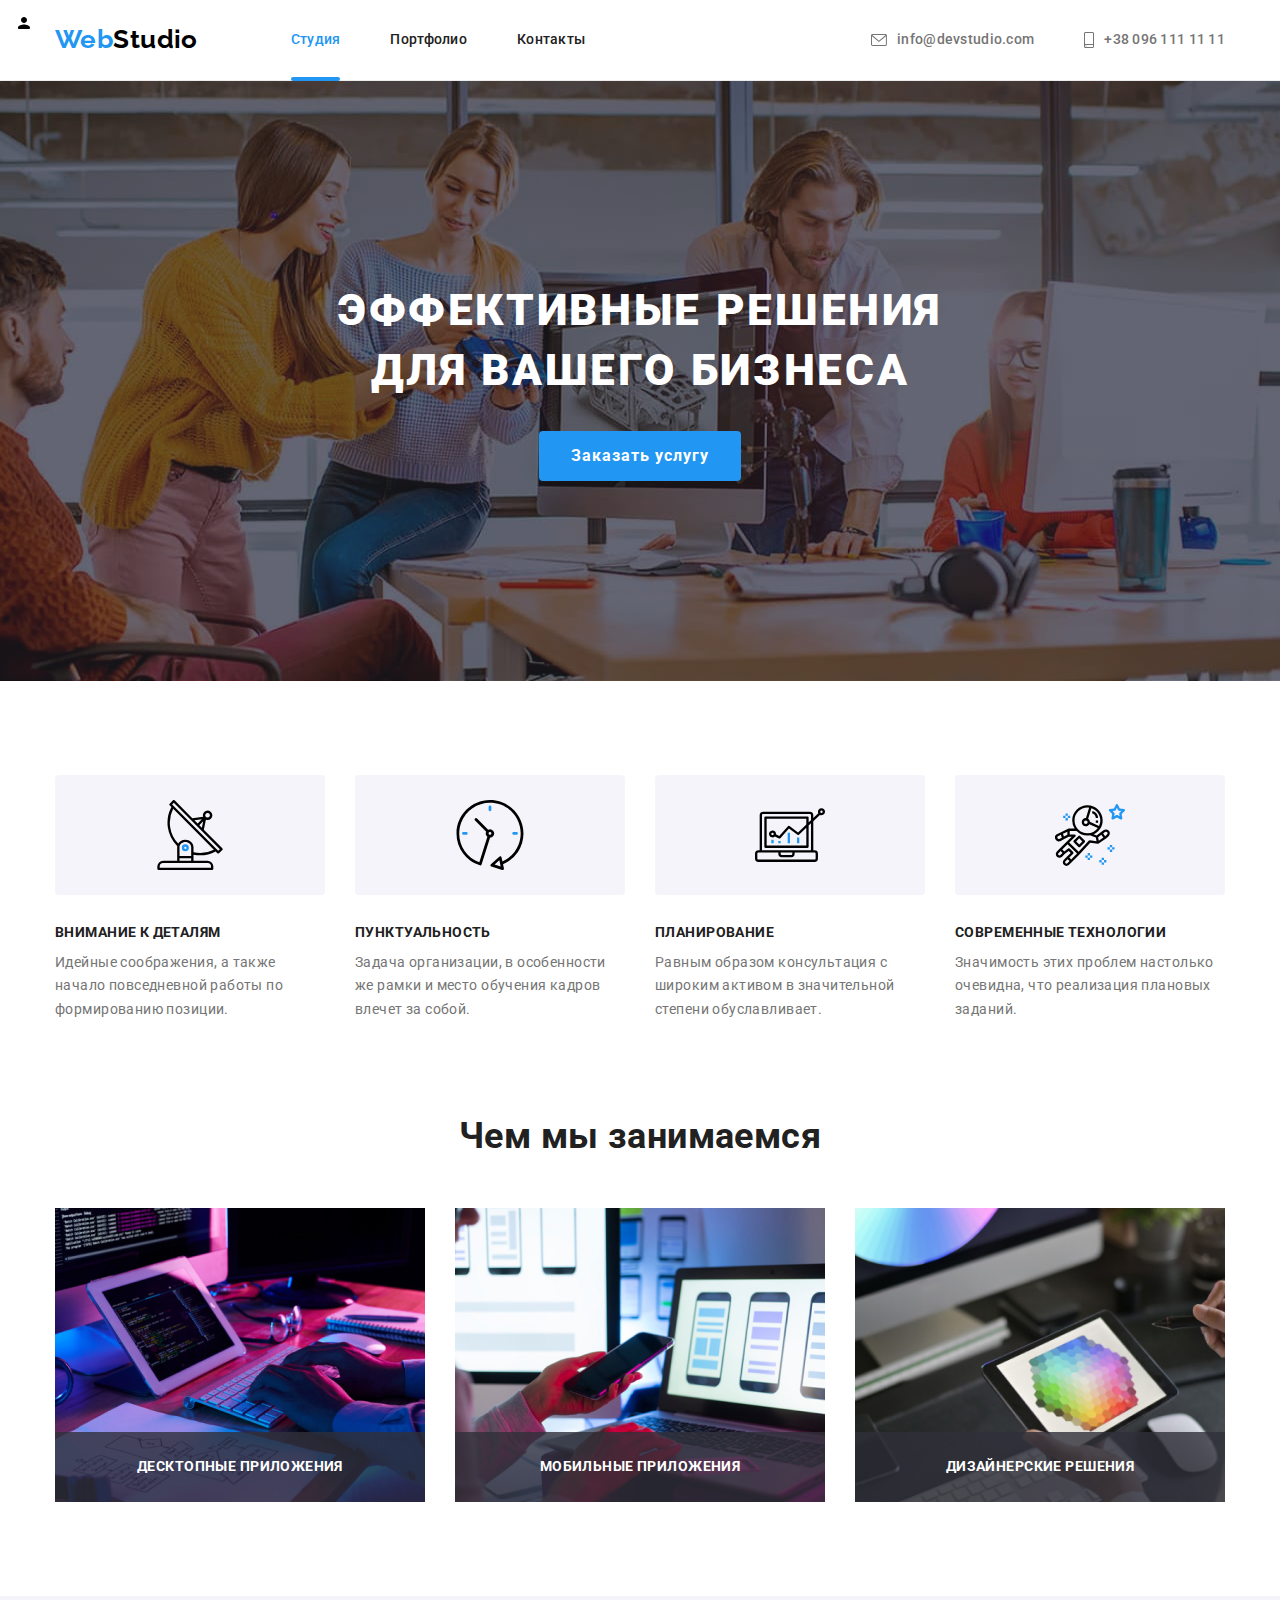
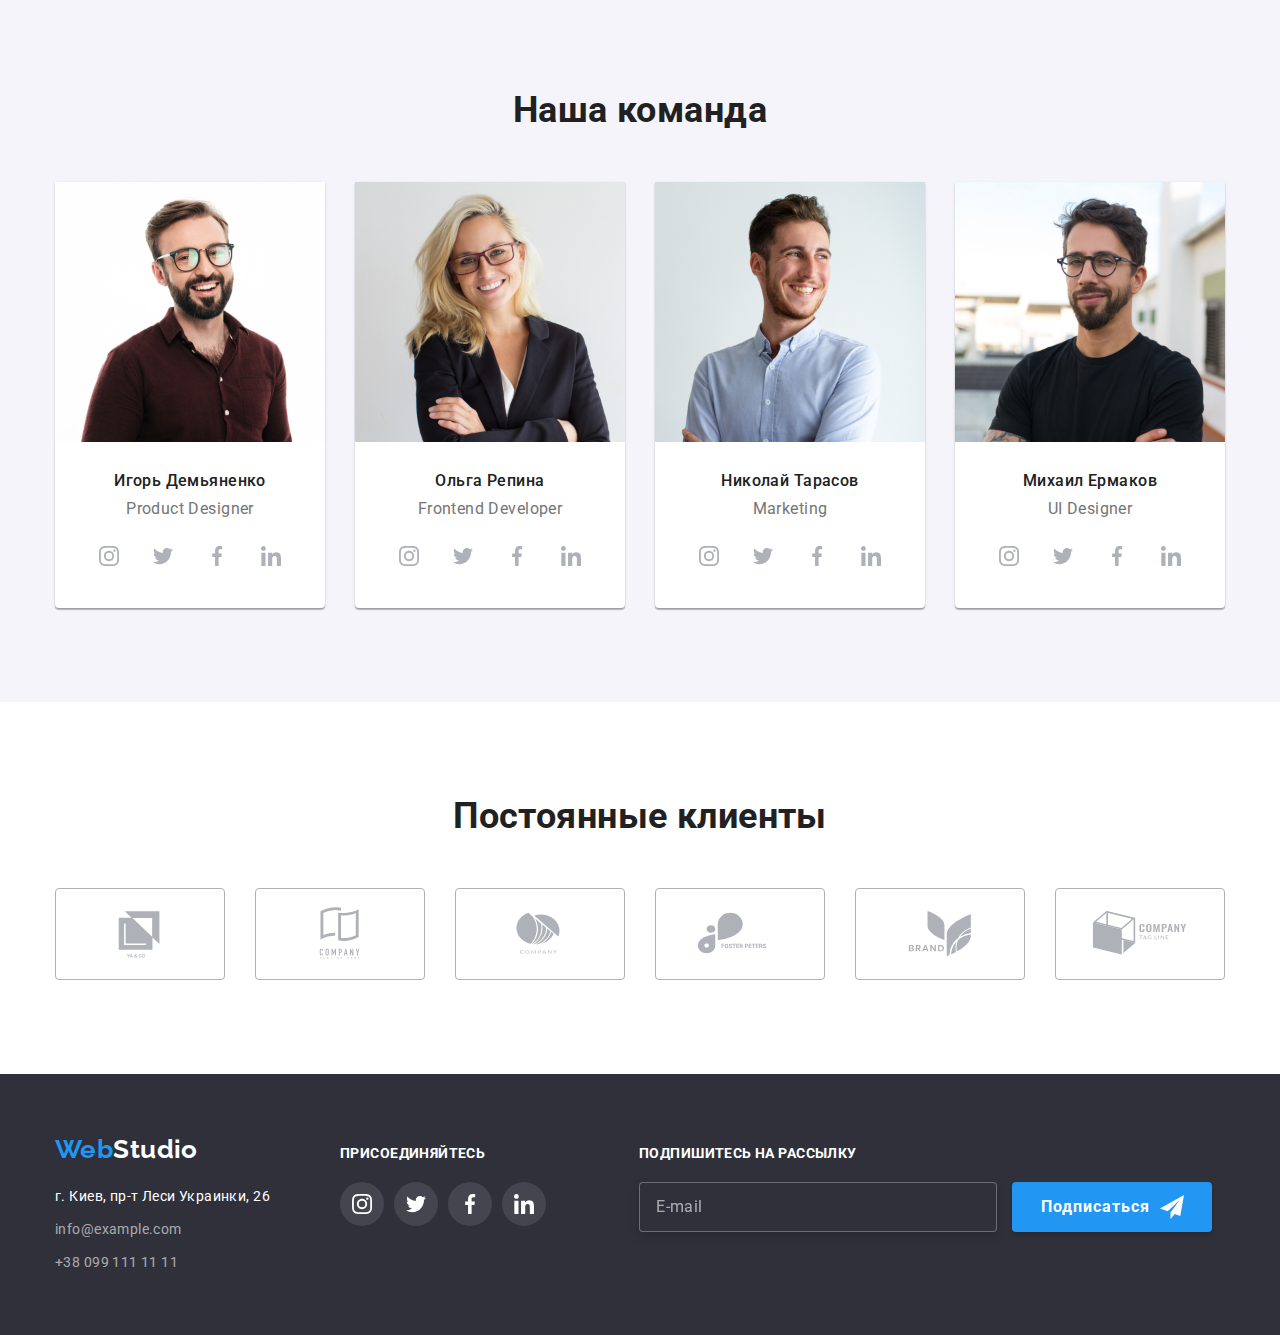
==== commit 4d5443f9: "check box with icon, var for 250ms" ====
--- a/index.html
+++ b/index.html
@@ -381,6 +381,7 @@
                 </li>
                 </ul>
             </div>
+            <!-- Subscribe -->
             <form>
                 <p class="text-connect">Подпишитесь на рассылку</p>
                 <label class="form-area-footer">
@@ -388,7 +389,7 @@
                     <svg class="form-icon">
                         <use href="./images/sprite.svg#iconname"></use>
                     </svg>
-                    <span class="form-title">Имя</span>
+                    <span class="form-title"></span>
                 </label>
                 <button type="submit" class="button-footer">Подписаться</button>
             </form>
@@ -426,13 +427,20 @@
                     <label class="form-area"> <span class="form-title">Комментарии</span> 
                     <textarea name="comment" placeholder="Введите текст"></textarea>
                     </label>
+                    <div class="agreement-position">
                     <label class="form-area-agreement">
-                        <svg class="agreement-icon">
-                            <use href="./images/sprite.svg#iconcheck"></use>
-                        </svg>
-                        <input type="checkbox" class="agreement">
-                        Соглашаюсь с рассылкой и принимаю <a href="">Условия договора</a> 
+                            <span>
+                                <input type="checkbox" class="agreement">Соглашаюсь с рассылкой и принимаю
+                                
+                                <a href="">Условия договора</a> 
+                            
+                                <svg class="agreement-icon">
+                                    <use href="./images/sprite.svg#iconcheck"></use>
+                                </svg>
+                            </span>
+                            
                     </label>
+                    </div>
                     <button type="submit" class="modal-button">Отправить</button>
                 </form>
                 
--- a/css/styles.css
+++ b/css/styles.css
@@ -4,6 +4,7 @@
     --main-black-color: #212121;
     --links-gray: #757575;
     --cubic: cubic-bezier(0.4, 0, 0.2, 1);
+    --time: 250ms;
 }
 
 body {
@@ -146,7 +147,7 @@
     letter-spacing: 0.02em;
     color: var(--main-black-color);
     text-decoration: none;
-    transition: color 250ms var(--cubic);
+    transition: color var(--time) var(--cubic);
 }
 
 .nav-link:hover, 
@@ -171,7 +172,7 @@
     letter-spacing: 0.02em;
     color: var(--links-gray);
     text-decoration: none;
-    transition: color 250ms var(--cubic);
+    transition: color var(--time) var(--cubic);
 }
 .head-contacts-link:hover,
 .head-contacts-link:focus {
@@ -182,7 +183,7 @@
 .contact-icon {
     fill: var(--links-gray);
     margin-right: 10px;
-    transition: fill 250ms var(--cubic);
+    transition: fill var(--time) var(--cubic);
 }
 .head-contacts-link:hover .contact-icon,
 .head-contacts-link:focus .contact-icon {
@@ -246,8 +247,8 @@
     border: none;
     border-radius: 4px;
     cursor: pointer;
-    transition: background-color 250ms var(--cubic),
-    box-shadow 250ms var(--cubic);
+    transition: background-color var(--time) var(--cubic),
+    box-shadow var(--time) var(--cubic);
 }
 
 .button-order:hover,
@@ -268,7 +269,7 @@
     height: 100%;
     background-color: rgba(0, 0, 0, 0.2);
     opacity: 1;
-    transition: opacity 250ms var(--cubic);
+    transition: opacity var(--time) var(--cubic);
 }
 .backdrop.is-hidden {
     /* visibility: hidden; */
@@ -295,7 +296,7 @@
     box-shadow: 0px 1px 3px rgba(0, 0, 0, 0.12), 0px 1px 1px rgba(0, 0, 0, 0.14), 0px 2px 1px rgba(0, 0, 0, 0.2);
     border-radius: 4px;
     transform: translate(-50%, -50%) scale(1);
-    transition: transform 250ms var(--cubic);
+    transition: transform var(--time) var(--cubic);
 }
 
 .modal-form {
@@ -332,7 +333,7 @@
     fill: black;
     margin: 0;
     padding: 0;
-    transition: fill 250ms var(--cubic);
+    transition: fill var(--time) var(--cubic);
 }
 
 .modal-close:hover .icon-close,
@@ -344,20 +345,13 @@
 .modal-description {
     font-size: 20px;
     line-height: 1.15;
-    text-align: center;
+    margin-left: auto;
+    margin-right: auto;
     color: var(--main-black-color);
 
 }
 
-.form-area span {
-    position: absolute;
-    transform: translateY(calc(-100% - 4px));   
-    font-weight: 400;
-    font-size: 12px;
-    line-height: 1.16;
-    letter-spacing: 0.01em;
-    color: var(--links-gray);
-}
+
 
 .form-area {
     position: relative;
@@ -378,7 +372,7 @@
     height: 40px;
     border: 1px solid rgba(33, 33, 33, 0.2);
     border-radius: 4px;
-    transition: border-color 250ms var(--cubic);
+    transition: border-color var(--time) var(--cubic);
 
 }
 
@@ -399,7 +393,7 @@
     bottom: 14px;
     width: 18px;
     height: 18px;
-    transition: fill 250ms var(--cubic);
+    transition: fill var(--time) var(--cubic);
 }
 
 .modal-form textarea {
@@ -412,7 +406,7 @@
     height: 120px;
     border: 1px solid rgba(33, 33, 33, 0.2);
     border-radius: 4px;
-    transition: border-color 250ms var(--cubic);
+    transition: border-color var(--time) var(--cubic);
 }
 
 .modal-form textarea:focus {
@@ -438,32 +432,51 @@
     padding: 0;
     clip: rect(0 0 0 0);
     overflow: hidden;
-    
-    
-}
-
+}
+
+.agreement-position {
+    margin-top: 20px;
+}
 .form-area-agreement {
-    display: inline-flex;
-    justify-content: center;
-    align-items: center;
     margin-top: 20px;
     width: 100%;
     font-weight: 400;
     line-height: 1.71;
-    
+}
+.form-area-agreement > span {
+    position: relative;
 }
 
 .agreement-icon {
+    position: absolute;
+    
+    left: 0;
+    top: 0;
+    transform: translateX(calc(-100% - 4px));
+    
     width: 16px;
     height: 15px;
-    margin-right: 7px;
-    
+    
+    border: 2px solid var(--main-black-color);
+    border-radius: 2px;
+    fill: var(--primary-text-color);
+    transition: background-color var(--time) var(--cubic),
+    border-color var(--time) var(--cubic);
+    
+}
+.agreement:checked~.agreement-icon {
+    background-color: var(--selected-color);
+    border-color: var(--selected-color);
 }
 
 .form-title {
     position: absolute;
-    top: 0;
-    left: 0;
+    transform: translateY(calc(-100% - 4px));
+    font-weight: 400;
+    font-size: 12px;
+    line-height: 1.16;
+    letter-spacing: 0.01em;
+    color: var(--links-gray);
 }
 
 
@@ -471,7 +484,6 @@
 
 
 .modal-form a {
-    margin-left: 4px;
     color: var(--selected-color);
 }
 
@@ -503,7 +515,7 @@
     letter-spacing: 0.06em;
     color: var(--primary-text-color);
     cursor: pointer;
-    transition: background-color 250ms var(--cubic);
+    transition: background-color var(--time) var(--cubic);
 }
 .modal-button:hover,
 .modal-button:focus {
@@ -662,7 +674,7 @@
     margin: 0;
     width: 44px;
     height: 44px;
-    transition: background-color 250ms var(--cubic);
+    transition: background-color var(--time) var(--cubic);
             
 }
 
@@ -684,7 +696,7 @@
     width: 20px;
     height: 20px;
     fill: #AFB1B8;
-    transition: fill 250ms var(--cubic);
+    transition: fill var(--time) var(--cubic);
     
 }
 .clients-list {
@@ -697,7 +709,7 @@
     width: 106px;
     height: 60px;
     fill: #AFB1B8;
-    transition: fill 250ms var(--cubic);
+    transition: fill var(--time) var(--cubic);
 }
 .clients-links {
     display: inline-flex;
@@ -707,7 +719,7 @@
     height: 92px;
     border: 1px solid #AFB1B8;
     border-radius: 4px;
-    transition: border 250ms var(--cubic);
+    transition: border var(--time) var(--cubic);
 }
 
 .clients-links:hover .clients-icon,
@@ -745,9 +757,9 @@
     background-color: #F5F4FA;
     color: var(--main-black-color);
     cursor: pointer;
-    transition: background-color 250ms var(--cubic),
-                box-shadow 250ms var(--cubic),
-                color 250ms var(--cubic);
+    transition: background-color var(--time) var(--cubic),
+                box-shadow var(--time) var(--cubic),
+                color var(--time) var(--cubic);
 }
 
 /* Buttons styles hover */
@@ -806,7 +818,7 @@
 .portfolio-cards-link {
    
     display: block;
-    transition: box-shadow 250ms var(--cubic);
+    transition: box-shadow var(--time) var(--cubic);
 }
 .portfolio-cards-link:hover,
 .portfolio-cards-link:focus {
@@ -837,7 +849,7 @@
     top: 0;
     left: 0;
     transform: translateY(100%);
-    transition: transform 250ms var(--cubic);
+    transition: transform var(--time) var(--cubic);
 
     padding-top: 63px;
     padding-right: 24px;
@@ -871,7 +883,7 @@
     line-height: 1.71;
     color: rgba(255, 255, 255, 0.6);
     text-decoration: none;
-    transition: color 250ms var(--cubic);
+    transition: color var(--time) var(--cubic);
 }
 .footer-contacts-link:last-child {
     margin-top: 9px;
@@ -928,7 +940,7 @@
     width: 44px;
     height: 44px;
     background-color: rgba(255, 255, 255, 0.1);
-    transition: background-color 250ms var(--cubic);
+    transition: background-color var(--time) var(--cubic);
 
 }
 .social-links-footer:hover,
@@ -958,16 +970,17 @@
     margin-top: 20px;
 }
 .form-input-footer {
+    padding-left: 16px;
     width: 358px;
     height: 50px;
     border: 1px solid rgba(255, 255, 255, 0.3);
     filter: drop-shadow(0px 4px 4px rgba(0, 0, 0, 0.15));
     border-radius: 4px;
     background-color:  #2F303A;
+    color: var(--primary-text-color);
 }
 .form-input-footer::placeholder {
     padding-top: 15px;
-    padding-left: 16px;
     font-style: normal;
     font-weight: 400;
     font-size: 16px;
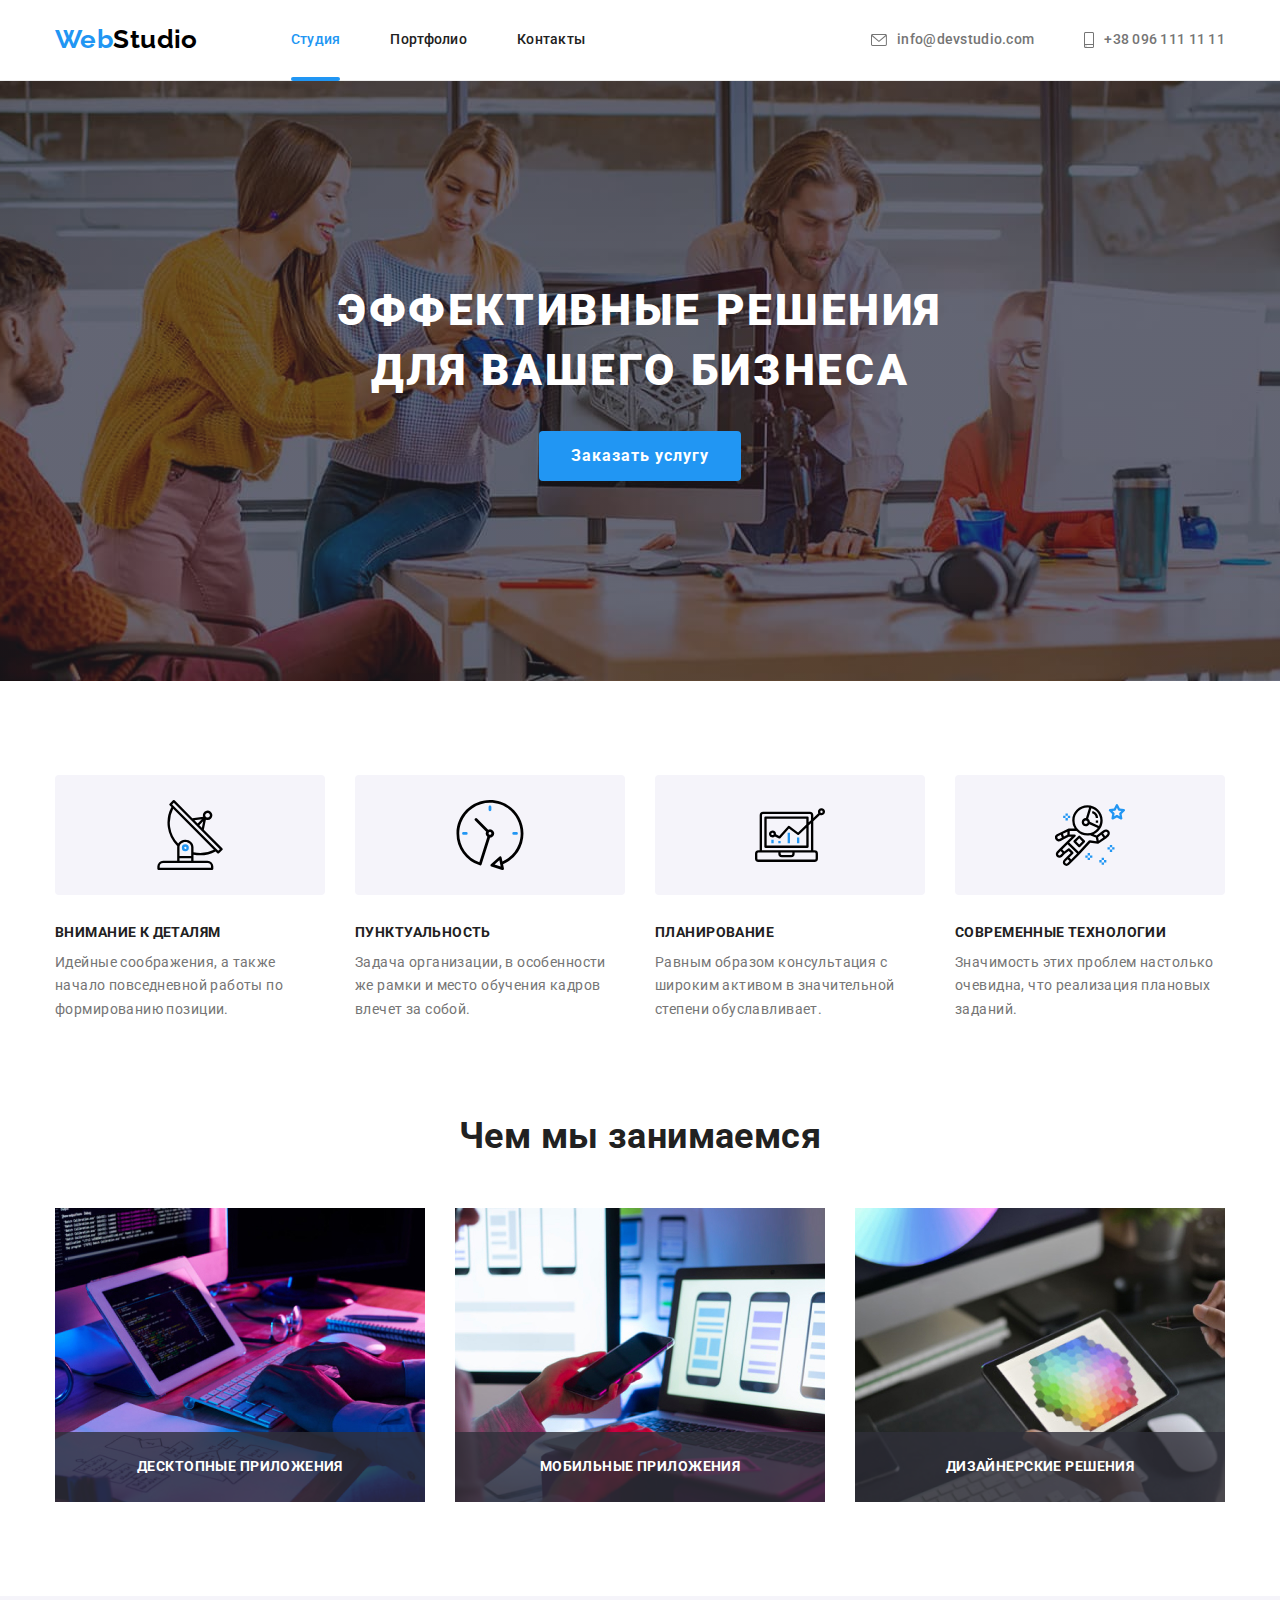
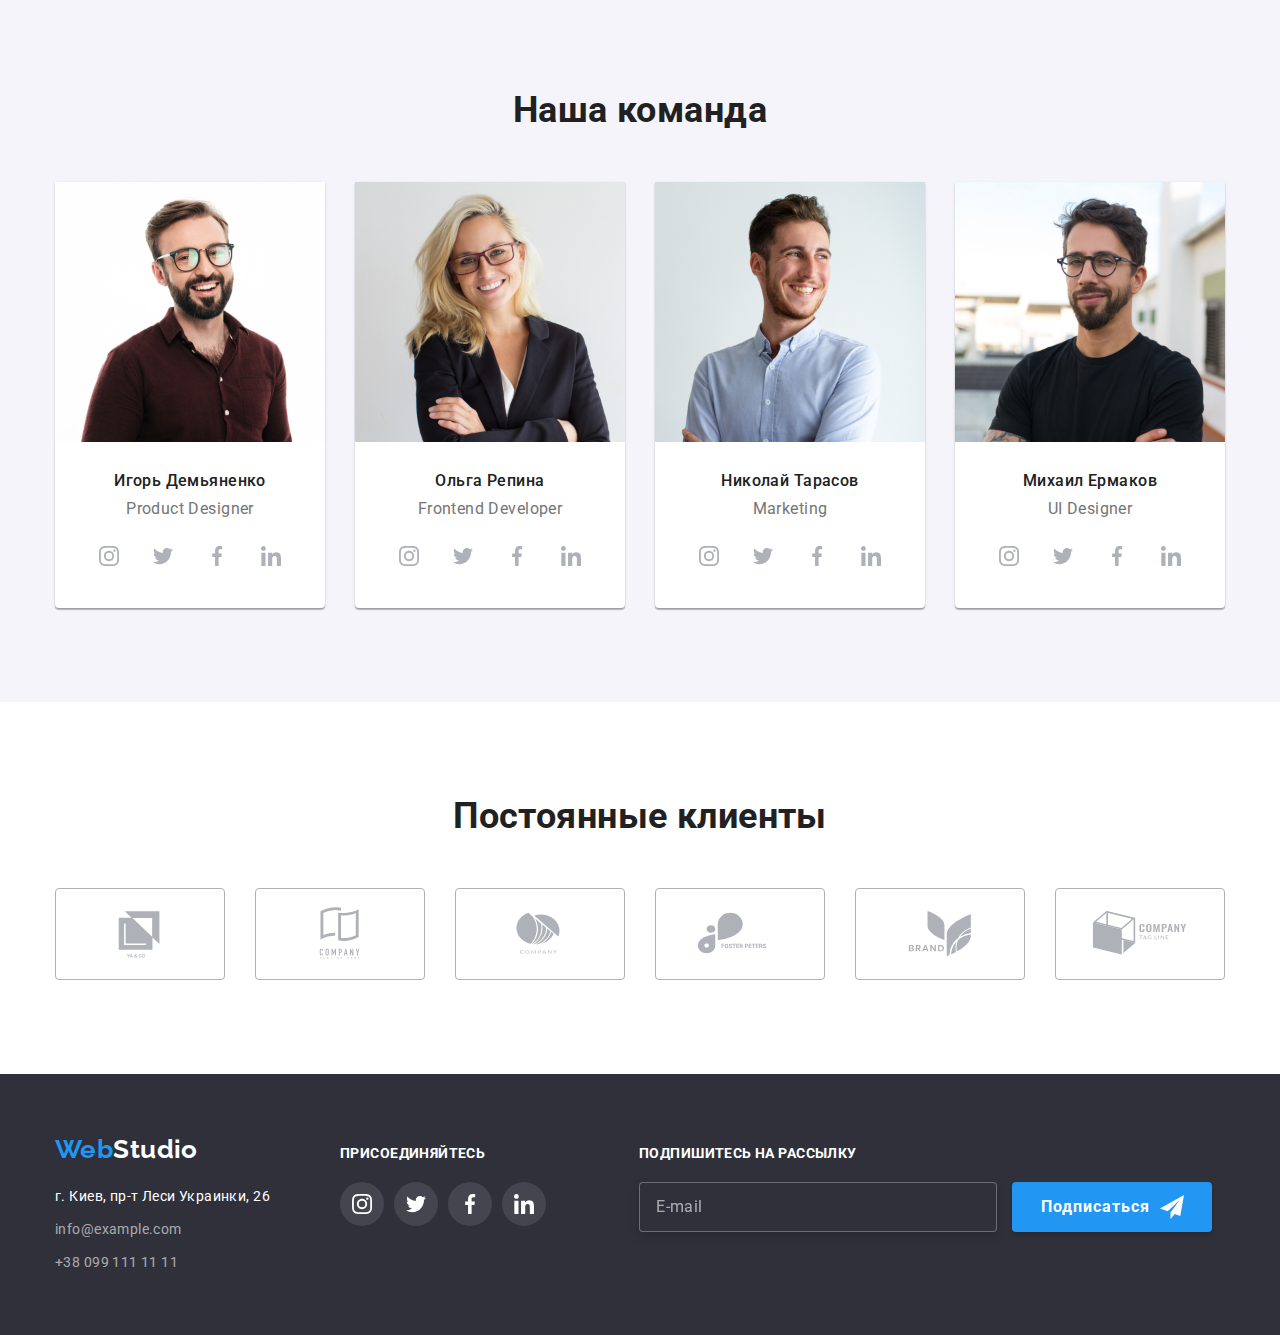
==== commit c5f218fc: "fixed icon" ====
--- a/index.html
+++ b/index.html
@@ -386,9 +386,6 @@
                 <p class="text-connect">Подпишитесь на рассылку</p>
                 <label class="form-area-footer">
                     <input type="text" name="email" class="form-input-footer" placeholder="E-mail">
-                    <svg class="form-icon">
-                        <use href="./images/sprite.svg#iconname"></use>
-                    </svg>
                     <span class="form-title"></span>
                 </label>
                 <button type="submit" class="button-footer">Подписаться</button>
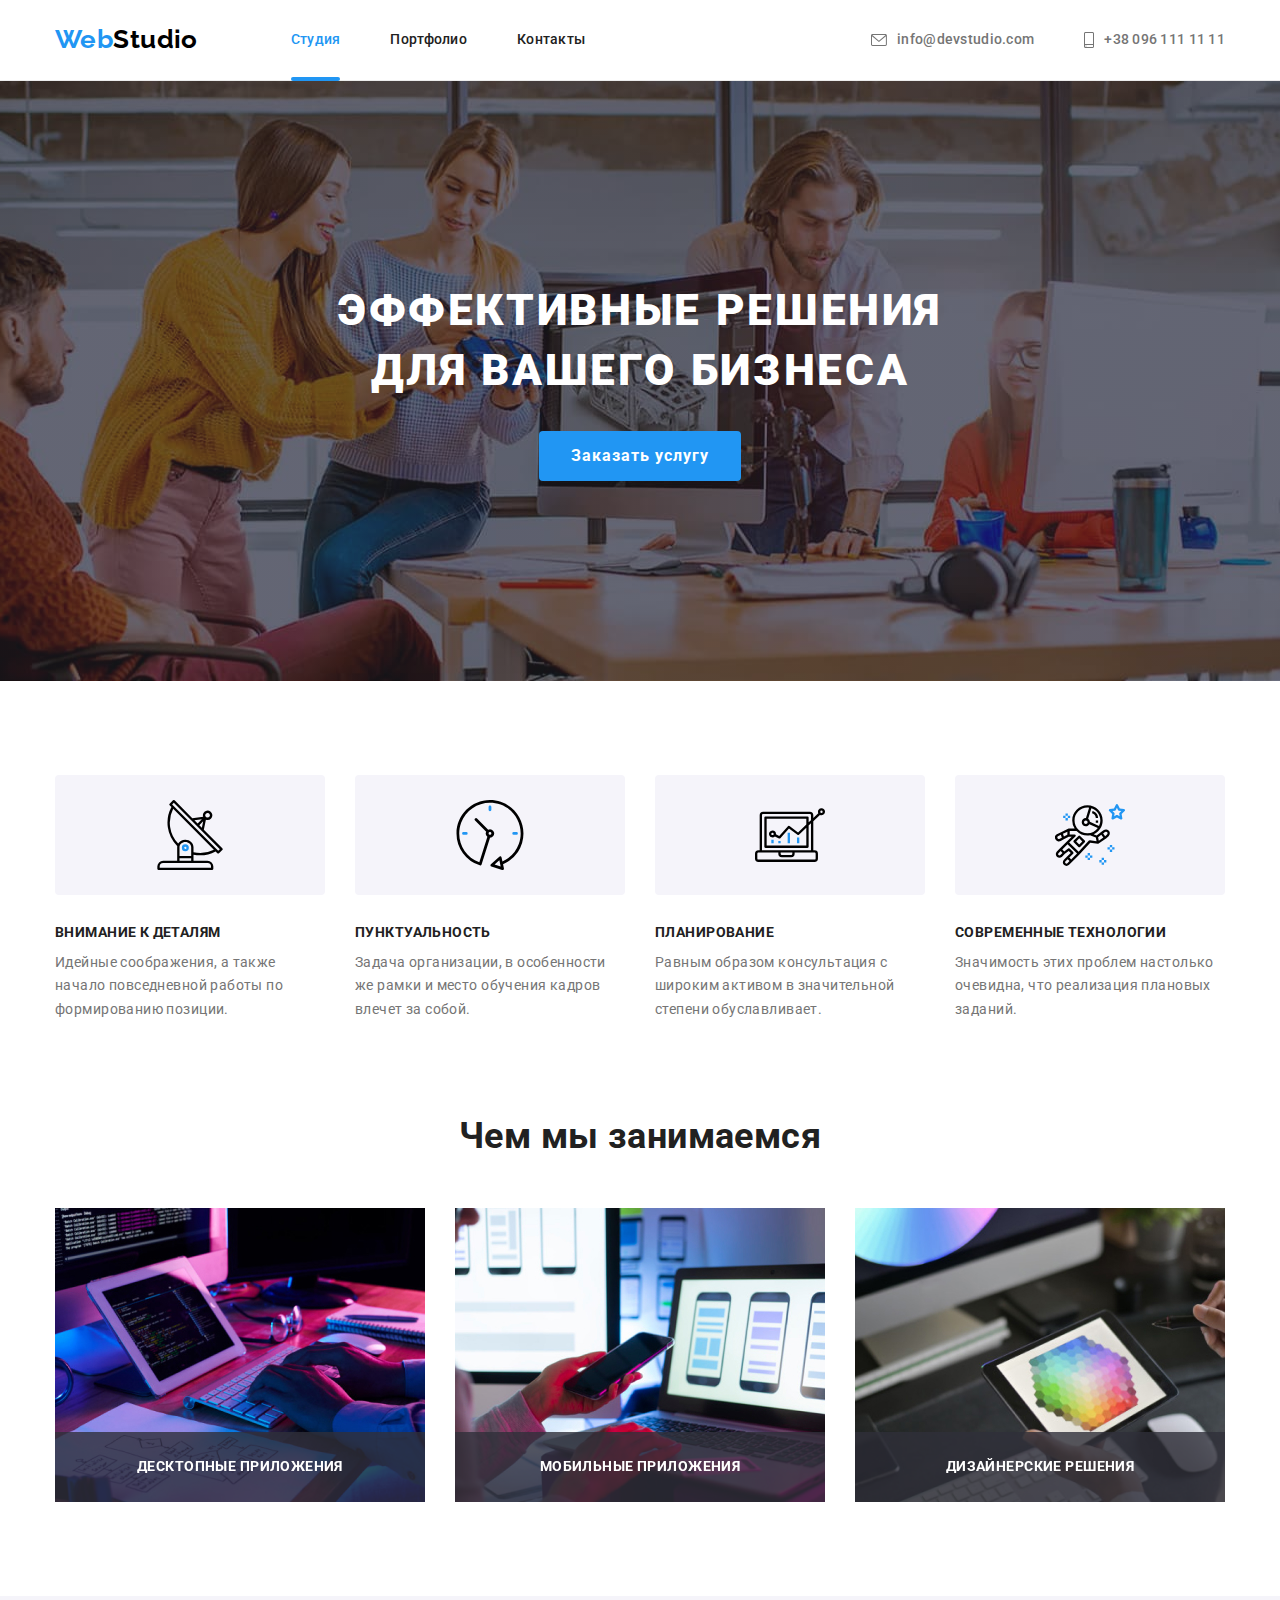
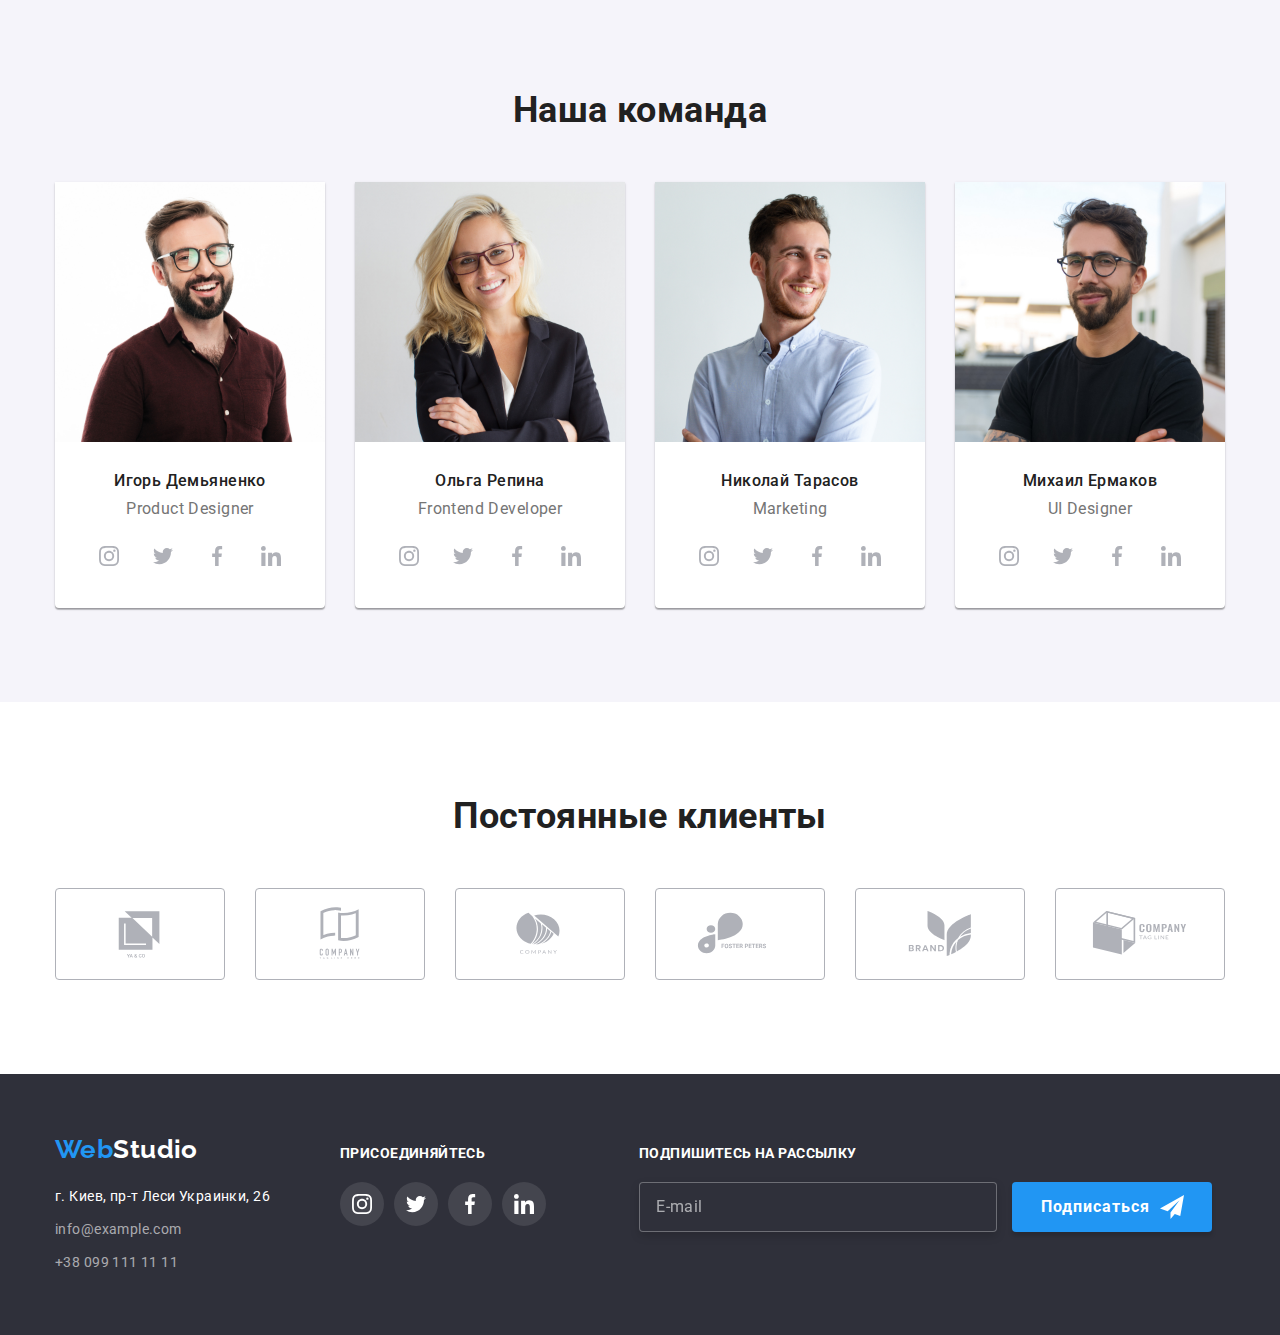
==== commit b2982281: "Fixed" ====
--- a/index.html
+++ b/index.html
@@ -15,7 +15,7 @@
     <header class="header-border">
         <div class="container header-formating">
             <nav class="header-formating">
-                <a href="./index.html" class="logo">Web<span class="logohead-second-color">Studio</span></a>
+                <a href="./index.html" class="logo" aria-label="Логотип">Web<span class="logohead-second-color">Studio</span></a>
                 <ul class="header-nav">
                     <li class="header-nav-item"><a href="./index.html" class="nav-link nav-link-color">Студия</a></li>
                     <li class="header-nav-item"><a href="./portfolio.html" class="nav-link">Портфолио</a></li>
@@ -26,16 +26,16 @@
             <ul class="head-contacts">
                 <li class="item">
                     
-                    <a href="mailto:info@devstudio.com" class="head-contacts-link"> 
-                        <svg class="contact-icon" width="16px" height="12px">
+                    <a href="mailto:info@devstudio.com" class="head-contacts-link" aria-label="Ссылка на почту"> 
+                        <svg class="contact-icon" width="16px" height="12px" aria-label="Иконка конверта">
                         <use href="./images/sprite.svg#iconmail"></use>
                         </svg>
                     info@devstudio.com
                     </a>
                 </li>
                 <li class="item">
-                    <a href="tel:+380961111111" class="head-contacts-link">
-                        <svg class="contact-icon" width="10px" height="16px">
+                    <a href="tel:+380961111111" class="head-contacts-link" aria-label="Контактный телефон">
+                        <svg class="contact-icon" width="10px" height="16px" aria-label="Иконка телефона">
                             <use href="./images/sprite.svg#iconsmartphone"></use>
                         </svg>
                         +38 096 111 11 11
@@ -56,7 +56,59 @@
             <button data-modal-open type="button" class="button-order">Заказать услугу</button>
             
         </section>
-   
+            <!-- Modal window -->
+            <div class="backdrop is-hidden" data-modal>
+                <div class="modal modal-container">
+                    <button data-modal-close type="button" class="modal-close">
+                        <svg class="icon-close" aria-label="Иконка закрыть">
+                            <use href="./images/sprite.svg#iconclose"></use>
+                        </svg>
+                    </button>
+                    <form class="modal-form">
+                        <p class="modal-description">Оставьте свои данные, мы вам перезвоним</p>
+                        <label class="form-area">
+                            <input type="text" name="name" class="form-input">
+                            <svg class="form-icon" aria-label="Иконка человека">
+                                <use href="./images/sprite.svg#iconname"></use>
+                            </svg>
+                            <span class="form-title" aria-label="Имя">Имя</span>
+                        </label>
+                        <label class="form-area">
+                            <input type="tel" name="phone" class="form-input">
+                            <svg class="form-icon" aria-label="Иконка телефона">
+                                <use href="./images/sprite.svg#iconphone"></use>
+                            </svg>
+                            <span class="form-title" aria-label="Телефон">Телефон</span>
+                        </label>
+                        <label class="form-area">
+                            <input type="tel" name="email" class="form-input">
+                            <svg class="form-icon" aria-label="Иконка почты">
+                                <use href="./images/sprite.svg#iconmodalmail"></use>
+                            </svg>
+                            <span class="form-title" aria-label="Почта">Почта</span>
+                        </label>
+                        <label class="form-area"> <span class="form-title">Комментарии</span>
+                            <textarea name="comment" placeholder="Введите текст"></textarea>
+                        </label>
+                        <div class="agreement-position">
+                            <label class="form-area-agreement">
+                                <span>
+                                    <input type="checkbox" class="agreement">Соглашаюсь с рассылкой и принимаю
+            
+                                    <a href="" aria-label="Условия договора" >Условия договора</a>
+            
+                                    <svg class="agreement-icon" aria-label="Иконка подтверждения">
+                                        <use href="./images/sprite.svg#iconcheck"></use>
+                                    </svg>
+                                </span>
+            
+                            </label>
+                        </div>
+                        <button type="submit" class="modal-button">Отправить</button>
+                    </form>
+            
+                </div>
+            </div>
     <!-- Section 2 Work's specification -->
     <section class="section">
         <div class="container">
@@ -65,7 +117,7 @@
         <ul class="specification-list">
             <li class="item">
                 <div class="spec-container">
-                <svg class="icon-spec" width="70px" height="70px">
+                <svg class="icon-spec" width="70px" height="70px" aria-label="Иконка спутника">
                     <use href="./images/sprite.svg#iconsatellite"></use>
                 </svg>
                 </div>
@@ -74,7 +126,7 @@
             </li>
             <li class="item item-punctuality">
                 <div class="spec-container">
-                    <svg class="icon-spec" width="70px" height="70px">
+                    <svg class="icon-spec" width="70px" height="70px" aria-label="Иконка часов">
                         <use href="./images/sprite.svg#iconclock"></use>
                     </svg>
                 </div>
@@ -83,7 +135,7 @@
             </li>
             <li class="item item-planing">
                 <div class="spec-container">
-                    <svg class="icon-spec" width="70px" height="70px">
+                    <svg class="icon-spec" width="70px" height="70px" aria-label="Иконка графика">
                         <use href="./images/sprite.svg#icondiagram"></use>
                     </svg>
                 </div>
@@ -92,7 +144,7 @@
             </li>
             <li class="item item-technology">
                 <div class="spec-container">
-                    <svg class="icon-spec" width="70px" height="70px">
+                    <svg class="icon-spec" width="70px" height="70px" aria-label="Иконка астронавт">
                         <use href="./images/sprite.svg#iconastronaut"></use>
                     </svg>
                 </div>
@@ -109,19 +161,19 @@
         <ul class="activity-list">
             <li class="item">
                 <div class="activity-image">
-                <img src="./images/pc.jpg" alt="Разработка для ПК" width="370">
+                <img src="./images/pc.jpg" alt="Разработка для ПК" width="370" aria-label="Картинка с копьютером">
                 <h3 class="activity-description">Десктопные приложения</h3>
                 </div>
             </li>
             <li class="item">
                 <div class="activity-image">
-                <img src="./images/phone.jpg" alt="Разработка для смартфонов" width="370">
+                <img src="./images/phone.jpg" alt="Разработка для смартфонов" width="370" aria-label="Картинка с смартфоном">
                 <h3 class="activity-description">Мобильные приложения</h3>
                 </div>
             </li>
             <li class="item">
                 <div class="activity-image">
-                <img src="./images/tablets.jpg" alt="Разработка для планшетов" width="370">
+                <img src="./images/tablets.jpg" alt="Разработка для планшетов" width="370" aria-label="Картинка с палитрой">
                 <h3 class="activity-description">Дизайнерские решения</h3>
                 </div>
             </li>
@@ -140,29 +192,29 @@
                 <p class="staff-descript">Product Designer</p>
                     <ul class="social-list">
                         <li>
-                            <a href="" class="social-links">
-                            <svg class="social-icon">
+                            <a href="" class="social-links" aria-label="Ссылка на инстаграмм">
+                            <svg class="social-icon" aria-label="Иконка инстаграмм">
                                 <use href="./images/sprite.svg#iconinst"></use>
                             </svg> 
                             </a>
                         </li>
                         <li>
-                            <a href="" class="social-links">
-                                <svg class="social-icon">
+                            <a href="" class="social-links" aria-label="Ссылка на твиттер">
+                                <svg class="social-icon" aria-label="Иконка твиттера">
                                     <use href="./images/sprite.svg#icontwitter"></use>
                                 </svg>
                             </a>
                         </li>
                         <li>
-                            <a href="" class="social-links">
-                                <svg class="social-icon">
+                            <a href="" class="social-links" aria-label="Ссылка на фэйсбук">
+                                <svg class="social-icon" aria-label="Иконка фэйсбука">
                                     <use href="./images/sprite.svg#iconfacebook"></use>
                                 </svg>
                             </a>
                         </li>
                         <li>
-                            <a href="" class="social-links">
-                                <svg class="social-icon">
+                            <a href="" class="social-links" aria-label="Ссылка на линкедин">
+                                <svg class="social-icon" aria-label="Иконка линкедин">
                                     <use href="./images/sprite.svg#iconlinkedin"></use>
                                 </svg>
                             </a>
@@ -291,43 +343,43 @@
             <h2 class="secondary-header">Постоянные клиенты</h2>
             <ul class="clients-list">
                 <li>
-                    <a href="" class="clients-links">
-                    <svg class="clients-icon">
+                    <a href="" class="clients-links" aria-label="Ссылка на Ya&Co">
+                    <svg class="clients-icon" aria-label="Иконка Ya&Co">
                         <use href="./images/sprite.svg#iconlogo"></use>
                     </svg>
                     </a>
                 </li>
                 <li>
-                    <a href="" class="clients-links">
-                        <svg class="clients-icon" >
+                    <a href="" class="clients-links" aria-label="Ссылка на Tagline">
+                        <svg class="clients-icon" aria-label="Иконка Tagline">
                             <use href="./images/sprite.svg#icontagline1"></use>
                         </svg>
                     </a>
                 </li>
                 <li>
-                    <a href="" class="clients-links">
-                        <svg class="clients-icon">
+                    <a href="" class="clients-links" aria-label="Ссылка на Company">
+                        <svg class="clients-icon" aria-label="Иконка Company">
                             <use href="./images/sprite.svg#iconcompany"></use>
                         </svg>
                     </a>
                 </li>
                 <li>
-                    <a href="" class="clients-links">
-                        <svg class="clients-icon">
+                    <a href="" class="clients-links" aria-label="Ссылка на Fosters">
+                        <svg class="clients-icon" aria-label="Иконка Fosters">
                             <use href="./images/sprite.svg#iconfoster"></use>
                         </svg>
                     </a>
                 </li>
                 <li>
-                    <a href="" class="clients-links">
-                        <svg class="clients-icon">
+                    <a href="" class="clients-links" aria-label="Ссылка на Brand">
+                        <svg class="clients-icon" aria-label="Иконка Brand">
                             <use href="./images/sprite.svg#iconbrand"></use>
                         </svg>
                     </a>
                 </li>
                 <li>
-                    <a href="" class="clients-links">
-                        <svg class="clients-icon">
+                    <a href="" class="clients-links" aria-label="Ссылка на Tagline 2">
+                        <svg class="clients-icon" aria-label="Иконка Tagline 2">
                             <use href="./images/sprite.svg#icontagline2"></use>
                         </svg>
                     </a>
@@ -342,107 +394,53 @@
         
          <div class="container footer-formating">
             <address class="footer-text-normal">
-            <a href="./index.html" class="logo logo-footer">Web<span class="logofooter-second-color">Studio</span></a>
+            <a href="./index.html" class="logo logo-footer" aria-label="Логотип">Web<span class="logofooter-second-color">Studio</span></a>
             <p class="adress">г. Киев, пр-т Леси Украинки, 26</p>
-            <a href="mailto:info@example.com" class="footer-contacts-link">info@example.com</a>
-            <a href="tel:+380991111111" class="footer-contacts-link">+38 099 111 11 11</a>
+            <a href="mailto:info@example.com" class="footer-contacts-link" aria-label="Ссылка на почту">info@example.com</a>
+            <a href="tel:+380991111111" class="footer-contacts-link" aria-label="Контактный телефон">+38 099 111 11 11</a>
             </address>
             
             <div class="footer-soc-container">
                 <p class="text-connect">присоединяйтесь</p>
                 <ul class="footer-soc-list">
-                <li>
-                    <a href="" class="social-links-footer">
-                        <svg class="social-icon-footer">
-                            <use href="./images/sprite.svg#iconinst"></use>
-                        </svg>
-                    </a>
-                </li>
-                <li>
-                    <a href="" class="social-links-footer">
-                        <svg class="social-icon-footer">
-                            <use href="./images/sprite.svg#icontwitter"></use>
-                        </svg>
-                    </a>
-                </li>
-                <li>
-                    <a href="" class="social-links-footer">
-                        <svg class="social-icon-footer">
-                            <use href="./images/sprite.svg#iconfacebook"></use>
-                        </svg>
-                    </a>
-                </li>
-                <li>
-                    <a href="" class="social-links-footer">
-                        <svg class="social-icon-footer">
-                            <use href="./images/sprite.svg#iconlinkedin"></use>
-                        </svg>
-                    </a>
-                </li>
+                    <li>
+                        <a href="" class="social-links-footer" aria-label="Ссылка на инстаграмм">
+                            <svg class="social-icon-footer" aria-label="Иконка инстаграмм">
+                                <use href="./images/sprite.svg#iconinst"></use>
+                            </svg>
+                        </a>
+                    </li>
+                    <li>
+                        <a href="" class="social-links-footer" aria-label="Ссылка на твиттер">
+                            <svg class="social-icon-footer" aria-label="Иконка твиттера">
+                                <use href="./images/sprite.svg#icontwitter"></use>
+                            </svg>
+                        </a>
+                    </li>
+                    <li>
+                        <a href="" class="social-links-footer" aria-label="Ссылка на фэйсбук">
+                            <svg class="social-icon-footer" aria-label="Иконка фэйсбук">
+                                <use href="./images/sprite.svg#iconfacebook"></use>
+                            </svg>
+                        </a>
+                    </li>
+                    <li>
+                        <a href="" class="social-links-footer" aria-label="Ссылка на линкедин">
+                            <svg class="social-icon-footer" aria-label="Иконка линкедин">
+                                <use href="./images/sprite.svg#iconlinkedin"></use>
+                            </svg>
+                        </a>
+                    </li>
                 </ul>
             </div>
             <!-- Subscribe -->
-            <form>
+            <form class="footer-form">
                 <p class="text-connect">Подпишитесь на рассылку</p>
                 <label class="form-area-footer">
                     <input type="text" name="email" class="form-input-footer" placeholder="E-mail">
-                    <span class="form-title"></span>
                 </label>
                 <button type="submit" class="button-footer">Подписаться</button>
             </form>
-            <!-- Modal window -->
-            <div class="backdrop is-hidden" data-modal>
-                <div class="modal modal-container">
-                <button data-modal-close type="button" class="modal-close">
-                <svg class="icon-close">
-                    <use href="./images/sprite.svg#iconclose"></use>
-                </svg>
-                </button> 
-                <form class="modal-form">
-                    <p class="modal-description">Оставьте свои данные, мы вам перезвоним</p>
-                    <label class="form-area">
-                        <input type="text" name="name" class="form-input">
-                        <svg class="form-icon">
-                            <use href="./images/sprite.svg#iconname"></use>
-                        </svg>
-                        <span class="form-title">Имя</span>
-                    </label>
-                    <label class="form-area">
-                        <input type="tel" name="phone" class="form-input">
-                        <svg class="form-icon">
-                            <use href="./images/sprite.svg#iconphone"></use>
-                        </svg>
-                        <span class="form-title">Телефон</span>
-                    </label>
-                    <label class="form-area">
-                        <input type="tel" name="email" class="form-input">
-                        <svg class="form-icon">
-                            <use href="./images/sprite.svg#iconmodalmail"></use>
-                        </svg>
-                        <span class="form-title">Почта</span>
-                    </label>
-                    <label class="form-area"> <span class="form-title">Комментарии</span> 
-                    <textarea name="comment" placeholder="Введите текст"></textarea>
-                    </label>
-                    <div class="agreement-position">
-                    <label class="form-area-agreement">
-                            <span>
-                                <input type="checkbox" class="agreement">Соглашаюсь с рассылкой и принимаю
-                                
-                                <a href="">Условия договора</a> 
-                            
-                                <svg class="agreement-icon">
-                                    <use href="./images/sprite.svg#iconcheck"></use>
-                                </svg>
-                            </span>
-                            
-                    </label>
-                    </div>
-                    <button type="submit" class="modal-button">Отправить</button>
-                </form>
-                
-                </div>
-            </div>
         </div>
     </footer>
 <script src="./js/modal.js"></script>
--- a/css/styles.css
+++ b/css/styles.css
@@ -373,7 +373,7 @@
     border: 1px solid rgba(33, 33, 33, 0.2);
     border-radius: 4px;
     transition: border-color var(--time) var(--cubic);
-
+    cursor: pointer;
 }
 
 .form-input:focus {
@@ -407,6 +407,7 @@
     border: 1px solid rgba(33, 33, 33, 0.2);
     border-radius: 4px;
     transition: border-color var(--time) var(--cubic);
+    cursor: pointer;
 }
 
 .modal-form textarea:focus {
@@ -960,13 +961,12 @@
     color: #FFFFFF;
 }
 
-footer form p {
+.footer-form {
     margin-left: 93px;
 }
-
 .form-area-footer {
     display: inline-flex;
-    margin-left: 93px;
+    
     margin-top: 20px;
 }
 .form-input-footer {
@@ -1024,6 +1024,7 @@
     height: 24px;
     background-image: url("../images/iconplane.svg");
     background-size: contain;
+    background-repeat: no-repeat;
 }    
 
 
